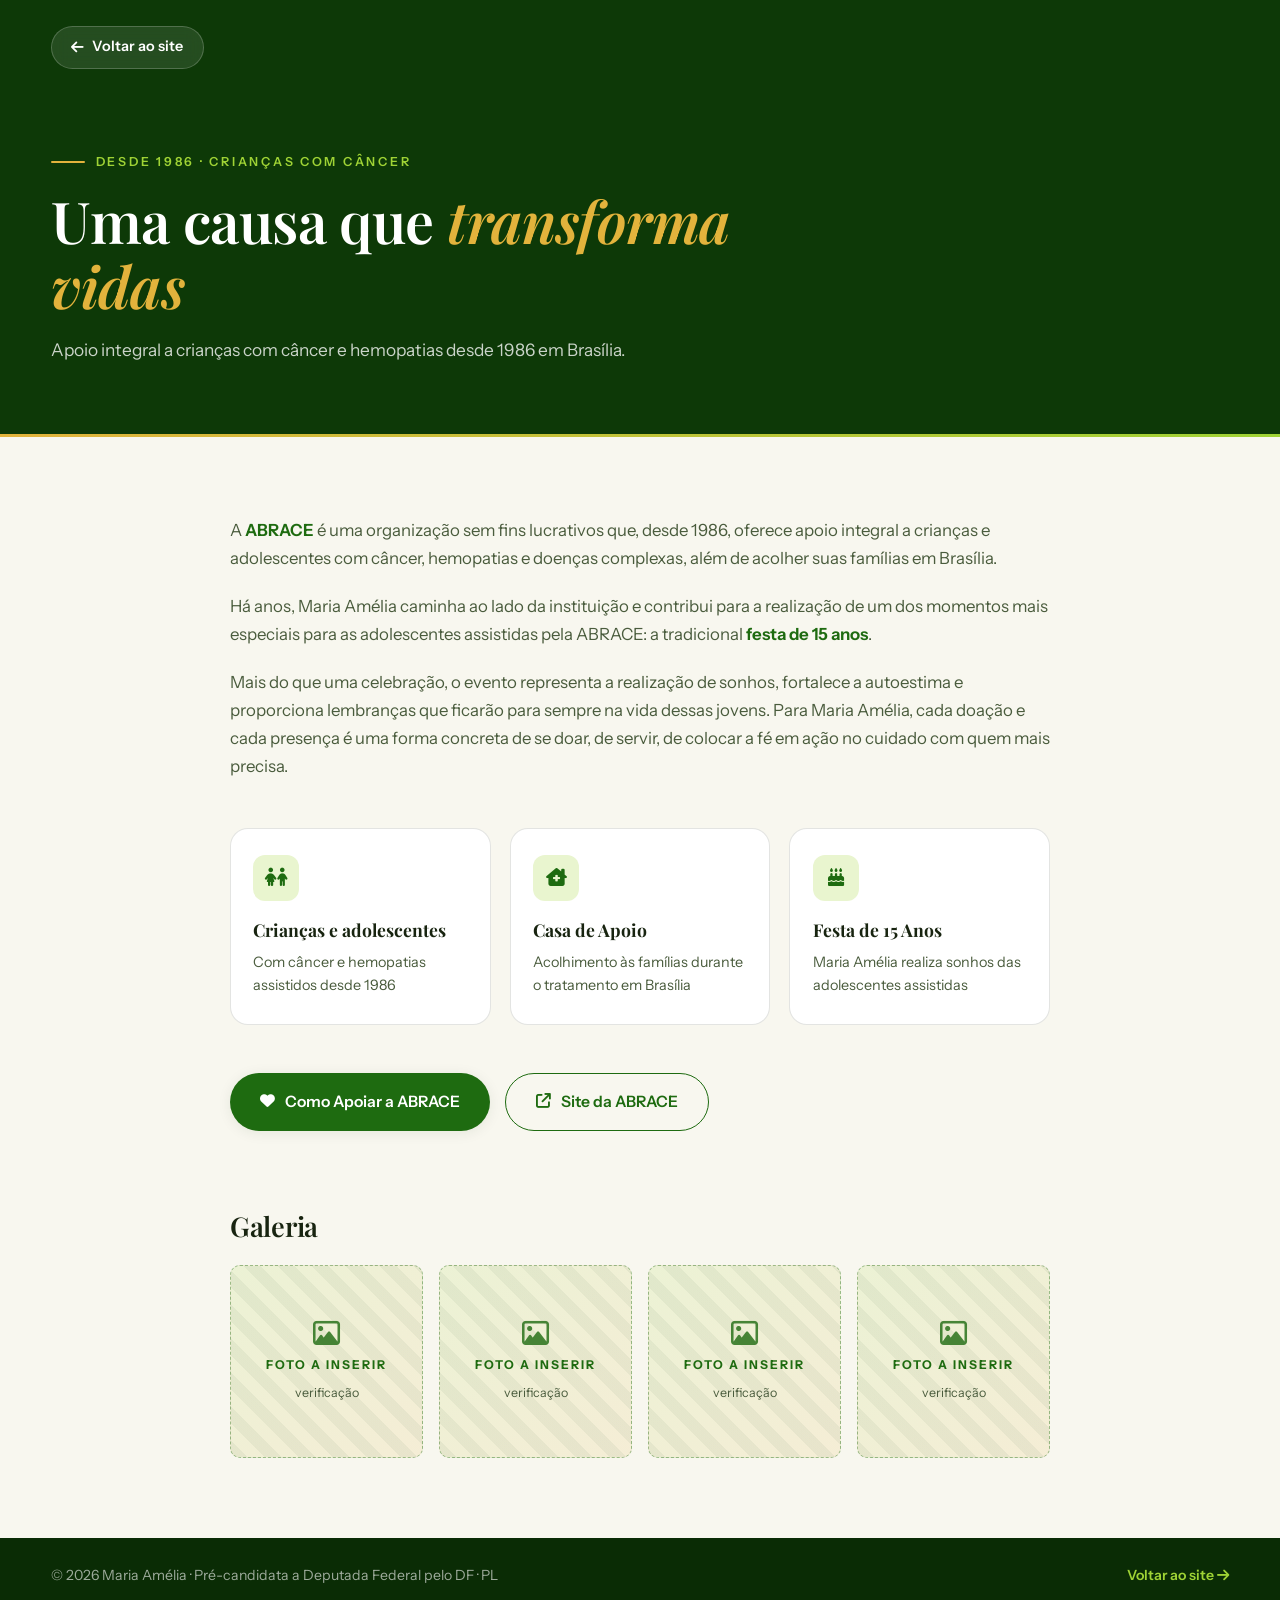
==== acao-abrace.html @ a9694567 "v3.1 — jingle, hero centralizado, trajetória interativa, ações autoexplicativas, deck do Instagram, " ====
<!DOCTYPE html>
<html lang="pt-BR">
<head>
  <meta charset="UTF-8">
  <meta name="viewport" content="width=device-width, initial-scale=1.0">
  <title>ABRACE · Maria Amélia</title>
  <meta name="description" content="Apoio integral a crianças com câncer e hemopatias desde 1986 em Brasília.">
  <link rel="icon" href="assets/logo/logo-preto.svg" type="image/svg+xml">
  <link rel="preconnect" href="https://fonts.googleapis.com">
  <link rel="preconnect" href="https://fonts.gstatic.com" crossorigin>
  <link href="https://fonts.googleapis.com/css2?family=Playfair+Display:ital,wght@0,400..900;1,400..900&family=Instrument+Sans:ital,wght@0,400..700;1,400..700&display=swap" rel="stylesheet">
  <link rel="stylesheet" href="https://cdnjs.cloudflare.com/ajax/libs/font-awesome/6.5.0/css/all.min.css">
  <link rel="stylesheet" href="assets/css/style.css">
</head>
<body>

  <header class="pg-hero">
    <a class="pg-voltar" href="index.html#acoes"><i class="fa-solid fa-arrow-left"></i> Voltar ao site</a>
    <div class="wrap">
      <span class="etiqueta">Desde 1986 · Crianças com câncer</span>
      <h1>Uma causa que <em>transforma vidas</em></h1>
      <p class="lead">Apoio integral a crianças com câncer e hemopatias desde 1986 em Brasília.</p>
    </div>
  </header>

  <main class="pg-corpo">
    <div class="wrap">
      <p>A <strong>ABRACE</strong> é uma organização sem fins lucrativos que, desde 1986, oferece apoio integral a crianças e adolescentes com câncer, hemopatias e doenças complexas, além de acolher suas famílias em Brasília.</p>
      <p>Há anos, Maria Amélia caminha ao lado da instituição e contribui para a realização de um dos momentos mais especiais para as adolescentes assistidas pela ABRACE: a tradicional <strong>festa de 15 anos</strong>.</p>
      <p>Mais do que uma celebração, o evento representa a realização de sonhos, fortalece a autoestima e proporciona lembranças que ficarão para sempre na vida dessas jovens. Para Maria Amélia, cada doação e cada presença é uma forma concreta de se doar, de servir, de colocar a fé em ação no cuidado com quem mais precisa.</p>
      <div class="pg-hl">
        <article><i class="fa-solid fa-children"></i><b>Crianças e adolescentes</b><p>Com câncer e hemopatias assistidos desde 1986</p></article>
        <article><i class="fa-solid fa-house-chimney-medical"></i><b>Casa de Apoio</b><p>Acolhimento às famílias durante o tratamento em Brasília</p></article>
        <article><i class="fa-solid fa-cake-candles"></i><b>Festa de 15 Anos</b><p>Maria Amélia realiza sonhos das adolescentes assistidas</p></article>
      </div>

      <div class="pg-acao-links">
        <a class="btn btn-cheio" href="https://abrace.com.br/ajude/" target="_blank" rel="noopener noreferrer"><i class="fa-solid fa-heart"></i> Como Apoiar a ABRACE</a>
        <a class="btn btn-linha-verde" href="https://abrace.com.br/" target="_blank" rel="noopener noreferrer"><i class="fa-solid fa-arrow-up-right-from-square"></i> Site da ABRACE</a>
      </div>
    </div>
  </main>

  <section class="pg-galeria">
    <div class="wrap">
      <h2>Galeria</h2>
      <div class="pg-galeria-grid">
        <div class="foto-pend clara"><i class="fa-regular fa-image"></i><b>Foto a inserir</b><small>verificação</small></div>
        <div class="foto-pend clara"><i class="fa-regular fa-image"></i><b>Foto a inserir</b><small>verificação</small></div>
        <div class="foto-pend clara"><i class="fa-regular fa-image"></i><b>Foto a inserir</b><small>verificação</small></div>
        <div class="foto-pend clara"><i class="fa-regular fa-image"></i><b>Foto a inserir</b><small>verificação</small></div>
      </div>
    </div>
  </section>

  <footer class="pg-ft">
    <div class="wrap">
      <span>© 2026 Maria Amélia · Pré-candidata a Deputada Federal pelo DF · PL</span>
      <a href="index.html">Voltar ao site <i class="fa-solid fa-arrow-right"></i></a>
    </div>
  </footer>

</body>
</html>
---- assets/css/style.css ----
/* ============================================================
   MARIA AMÉLIA — SITE OFICIAL · v3.0
   Design system: verde-floresta + lima da marca + fio dourado
   Tipografia: Fraunces (display) · Instrument Sans (texto)
   ============================================================ */

:root{
  --floresta:#0D3907;
  --floresta-2:#0A2C05;
  --verde:#1E6B10;
  --verde-claro:#2F8A1C;
  --lima:#9FD335;
  --lima-suave:#E9F5CF;
  --ouro:#E2B33C;
  --ouro-claro:#F6E3AE;
  --areia:#F8F7EF;
  --branco:#FFFFFF;
  --tinta:#182410;
  --tinta-2:#4A5C3D;
  --linha:rgba(24,36,16,.12);
  --sombra-s:0 2px 14px rgba(13,57,7,.08);
  --sombra-m:0 14px 40px rgba(13,57,7,.14);
  --sombra-g:0 28px 70px rgba(13,57,7,.22);
  --raio:18px;
  --raio-s:10px;
  --tr:.35s cubic-bezier(.4,0,.2,1);
  --display:"Playfair Display",Georgia,serif;
  --texto:"Instrument Sans",system-ui,-apple-system,sans-serif;
}

*,*::before,*::after{margin:0;padding:0;box-sizing:border-box}
html{scroll-behavior:smooth}
body{
  font-family:var(--texto);
  color:var(--tinta);
  background:var(--areia);
  line-height:1.65;
  -webkit-font-smoothing:antialiased;
  overflow-x:hidden;
}
img,video{max-width:100%;display:block}
a{color:inherit;text-decoration:none}
ul{list-style:none}
button{font-family:inherit;cursor:pointer;border:none;background:none}
::selection{background:var(--lima);color:var(--floresta)}

.wrap{width:min(1180px,92%);margin-inline:auto}

/* ── Tipos base ── */
h1,h2,h3{font-family:var(--display);font-weight:600;line-height:1.12;letter-spacing:-.01em}
.destaque{font-style:italic;font-weight:500;color:var(--verde)}
.destaque-ouro{font-style:italic;font-weight:500;color:var(--ouro)}
strong{color:var(--verde);font-weight:650}

/* Eyebrow — etiqueta de seção com fio dourado */
.etiqueta{
  display:inline-flex;align-items:center;gap:.65rem;
  font-size:.78rem;font-weight:600;letter-spacing:.22em;text-transform:uppercase;
  color:var(--verde);
}
.etiqueta::before{content:'';width:34px;height:2px;background:var(--ouro);border-radius:2px}
.etiqueta.clara{color:var(--lima)}

.sec-cab{max-width:680px;margin-bottom:3.2rem}
.sec-cab h2{font-size:clamp(2rem,4.4vw,3.1rem);margin:.8rem 0 1rem}
.sec-cab p{color:var(--tinta-2);font-size:1.06rem}
.sec-cab.centro{margin-inline:auto;text-align:center}
.sec-cab.centro .etiqueta{justify-content:center}
.sec-cab.centro .etiqueta::after{content:'';width:34px;height:2px;background:var(--ouro);border-radius:2px}

section{padding:6.5rem 0}

/* ── Botões ── */
.btn{
  display:inline-flex;align-items:center;gap:.6rem;
  padding:.95rem 1.9rem;border-radius:999px;
  font-weight:600;font-size:.98rem;transition:var(--tr);
}
.btn i{font-size:.95em}
.btn-cheio{background:var(--verde);color:#fff;box-shadow:var(--sombra-s)}
.btn-cheio:hover{background:var(--floresta);transform:translateY(-2px);box-shadow:var(--sombra-m)}
.btn-ouro{background:var(--ouro);color:var(--floresta)}
.btn-ouro:hover{background:var(--ouro-claro);transform:translateY(-2px)}
.btn-linha{border:1.5px solid rgba(255,255,255,.45);color:#fff}
.btn-linha:hover{background:rgba(255,255,255,.12);border-color:#fff}
.btn-linha-verde{border:1.5px solid var(--verde);color:var(--verde)}
.btn-linha-verde:hover{background:var(--verde);color:#fff}
.btn-zap{background:#25d366;color:#fff}
.btn-zap:hover{background:#1eb355;transform:translateY(-2px)}

/* ── Loader ── */
#ldr{
  position:fixed;inset:0;z-index:9999;background:var(--floresta);
  display:flex;flex-direction:column;align-items:center;justify-content:center;gap:1.4rem;
  transition:opacity .6s ease,visibility .6s ease;
}
#ldr img{width:min(220px,55vw)}
#ldr .fio{width:120px;height:2px;background:rgba(255,255,255,.15);border-radius:2px;overflow:hidden}
#ldr .fio::after{content:'';display:block;width:40%;height:100%;background:var(--ouro);animation:fio 1.1s ease-in-out infinite}
@keyframes fio{0%{transform:translateX(-120%)}100%{transform:translateX(320%)}}
#ldr.out{opacity:0;visibility:hidden}

/* ── Header ── */
#hdr{
  position:fixed;top:0;left:0;right:0;z-index:900;
  padding:1.1rem 0;transition:var(--tr);
}
#hdr .wrap{display:flex;align-items:center;justify-content:space-between;gap:1rem}
#hdr .logo img{height:44px;transition:var(--tr)}
#hdr .logo .lg-preto{display:none}
.nav-d{display:flex;align-items:center;gap:1.9rem}
.nav-d a{font-size:.92rem;font-weight:550;color:rgba(255,255,255,.88);position:relative;padding:.3rem 0}
.nav-d a::after{content:'';position:absolute;left:0;bottom:-2px;width:0;height:2px;background:var(--ouro);transition:var(--tr)}
.nav-d a:hover::after,.nav-d a.ativo::after{width:100%}
.nav-d .btn{padding:.62rem 1.3rem;font-size:.88rem}
#hdr.sc{background:rgba(248,247,239,.86);backdrop-filter:blur(14px);box-shadow:var(--sombra-s);padding:.7rem 0}
#hdr.sc .nav-d a{color:var(--tinta)}
#hdr.sc .logo .lg-branco{display:none}
#hdr.sc .logo .lg-preto{display:block}

/* Hamburger */
#ham{display:none;flex-direction:column;gap:5px;padding:.4rem;z-index:960}
#ham span{width:26px;height:2px;background:#fff;border-radius:2px;transition:var(--tr)}
#hdr.sc #ham span{background:var(--tinta)}
#ham.on span:nth-child(1){transform:translateY(7px) rotate(45deg)}
#ham.on span:nth-child(2){opacity:0}
#ham.on span:nth-child(3){transform:translateY(-7px) rotate(-45deg)}

/* Menu mobile */
#mob-ov{position:fixed;inset:0;background:rgba(10,44,5,.55);backdrop-filter:blur(4px);opacity:0;visibility:hidden;transition:var(--tr);z-index:940}
#mob-ov.on{opacity:1;visibility:visible}
#mob-m{
  position:fixed;top:0;right:0;bottom:0;width:min(340px,86vw);z-index:950;
  background:var(--floresta);padding:5.5rem 2.2rem 2.2rem;
  transform:translateX(102%);transition:transform .45s cubic-bezier(.32,.72,0,1);
  display:flex;flex-direction:column;gap:.4rem;
}
#mob-m.on{transform:none}
#mob-m a.mob-l{
  color:rgba(255,255,255,.9);font-size:1.08rem;font-weight:550;
  padding:.85rem .4rem;border-bottom:1px solid rgba(255,255,255,.09);
  display:flex;justify-content:space-between;align-items:center;
}
#mob-m a.mob-l:hover{color:var(--lima);padding-left:.8rem;transition:var(--tr)}
#mob-m .btn{margin-top:1.6rem;justify-content:center}
#mob-x{position:absolute;top:1.4rem;right:1.4rem;color:#fff;font-size:1.5rem;padding:.4rem}

/* ── HERO ── */
#hero{
  position:relative;min-height:100svh;display:flex;align-items:center;
  padding:8.5rem 0 5rem;background:var(--floresta);overflow:hidden;
}
#hero video{
  position:absolute;inset:0;width:100%;height:100%;object-fit:cover;
  opacity:.5;
}
#hero::before{
  content:'';position:absolute;inset:0;z-index:1;
  background:linear-gradient(115deg,rgba(10,44,5,.94) 0%,rgba(13,57,7,.78) 45%,rgba(13,57,7,.35) 100%);
}
#hero::after{ /* respiro dourado inferior */
  content:'';position:absolute;left:0;right:0;bottom:0;height:3px;z-index:3;
  background:linear-gradient(90deg,var(--ouro),var(--lima));
}
.hero-grid{
  position:relative;z-index:2;
  display:grid;grid-template-columns:1.15fr .85fr;gap:4rem;align-items:center;
}
.hero-tag{
  display:inline-flex;align-items:center;gap:.6rem;
  background:rgba(255,255,255,.1);border:1px solid rgba(255,255,255,.22);
  backdrop-filter:blur(8px);border-radius:999px;
  padding:.5rem 1.15rem;color:var(--ouro-claro);
  font-size:.82rem;font-weight:600;letter-spacing:.14em;text-transform:uppercase;
}
.hero-tag i{color:var(--lima)}
#hero h1{
  color:#fff;font-size:clamp(2.6rem,6vw,4.6rem);font-weight:550;
  margin:1.4rem 0 1.6rem;
}
#hero h1 em{font-style:italic;color:var(--ouro)}
.hero-cred{display:flex;flex-wrap:wrap;gap:.6rem;margin-bottom:2.2rem}
.hero-cred span{
  display:inline-flex;align-items:center;gap:.5rem;
  background:rgba(255,255,255,.08);border:1px solid rgba(255,255,255,.16);
  border-radius:999px;padding:.5rem 1rem;
  color:rgba(255,255,255,.92);font-size:.86rem;font-weight:500;
}
.hero-cred i{color:var(--lima);font-size:.8rem}
.hero-cta{display:flex;flex-wrap:wrap;gap:.9rem}

/* Retrato */
.hero-foto{position:relative;justify-self:center}
.hero-foto .moldura{
  width:min(400px,80vw);border-radius:26px;overflow:hidden;
  box-shadow:var(--sombra-g);
  border:1px solid rgba(255,255,255,.25);
  transform:rotate(1.5deg);
}
.hero-foto img{width:100%;aspect-ratio:4/5;object-fit:cover;object-position:top}
.hero-foto .selo{
  position:absolute;left:-1.4rem;bottom:2rem;
  background:var(--areia);border-radius:14px;box-shadow:var(--sombra-m);
  padding:.9rem 1.3rem;display:flex;align-items:center;gap:.8rem;
  transform:rotate(-2deg);
}
.hero-foto .selo i{color:var(--verde);font-size:1.3rem}
.hero-foto .selo b{display:block;font-size:.88rem;color:var(--tinta)}
.hero-foto .selo small{font-size:.76rem;color:var(--tinta-2)}

.hero-scroll{
  position:absolute;bottom:1.6rem;left:50%;transform:translateX(-50%);z-index:2;
  color:rgba(255,255,255,.6);font-size:.72rem;letter-spacing:.25em;text-transform:uppercase;
  display:flex;flex-direction:column;align-items:center;gap:.5rem;
}
.hero-scroll::after{content:'';width:1px;height:34px;background:linear-gradient(var(--ouro),transparent);animation:desce 1.8s ease-in-out infinite}
@keyframes desce{0%,100%{opacity:.4;transform:scaleY(.7)}50%{opacity:1;transform:scaleY(1)}}

/* ── Faixa de valores (marquee) ── */
#valores-faixa{
  background:var(--floresta-2);padding:1.05rem 0;overflow:hidden;
  border-top:1px solid rgba(255,255,255,.06);
}
.marquee{display:flex;width:max-content;animation:marquee 30s linear infinite}
.marquee span{
  font-family:var(--display);font-style:italic;font-size:1.05rem;color:rgba(255,255,255,.85);
  padding:0 1.6rem;display:flex;align-items:center;gap:3.2rem;white-space:nowrap;
}
.marquee span::after{content:'✦';color:var(--ouro);font-style:normal;font-size:.8rem}
@keyframes marquee{to{transform:translateX(-50%)}}

/* ── QUEM É ── */
#quem{background:var(--areia)}
.quem-grid{display:grid;grid-template-columns:.92fr 1.08fr;gap:4.5rem;align-items:center}
.quem-foto{position:relative}
.quem-foto img{border-radius:var(--raio);box-shadow:var(--sombra-m);aspect-ratio:4/5;object-fit:cover;width:100%}
.quem-foto::before{
  content:'';position:absolute;inset:1.4rem -1.4rem -1.4rem 1.4rem;
  border:2px solid var(--ouro);border-radius:var(--raio);z-index:-1;
}
.quem-txt .etiqueta{margin-bottom:.9rem}
.quem-txt h2{font-size:clamp(2rem,4vw,2.9rem);margin-bottom:1.4rem}
.quem-txt p{color:var(--tinta-2);margin-bottom:1.1rem;font-size:1.03rem}
.quem-valores{display:flex;flex-wrap:wrap;gap:.6rem;margin:1.6rem 0 2rem}
.quem-valores span{
  background:var(--lima-suave);color:var(--verde);border-radius:999px;
  padding:.45rem 1.05rem;font-size:.86rem;font-weight:600;
}

/* ── TRAJETÓRIA — fio dourado ── */
#trajetoria{background:var(--floresta);position:relative;overflow:hidden}
#trajetoria .sec-cab h2,#trajetoria .sec-cab p{color:#fff}
#trajetoria .sec-cab p{opacity:.75}
.tl{position:relative;max-width:900px;margin-inline:auto}
.tl::before{
  content:'';position:absolute;left:50%;top:0;bottom:0;width:2px;transform:translateX(-50%);
  background:repeating-linear-gradient(var(--ouro) 0 10px,transparent 10px 20px); /* fio pontilhado */
  opacity:.75;
}
.tl-item{
  position:relative;width:calc(50% - 3rem);margin-bottom:3.4rem;
}
.tl-item:nth-child(odd){margin-left:auto}
.tl-item::before{ /* nó do fio */
  content:'';position:absolute;top:1.6rem;width:14px;height:14px;border-radius:50%;
  background:var(--ouro);border:3px solid var(--floresta);box-shadow:0 0 0 2px var(--ouro);
}
.tl-item:nth-child(odd)::before{left:-3rem;transform:translateX(-50%)}
.tl-item:nth-child(even)::before{right:-3rem;transform:translateX(50%)}
.tl-card{
  background:rgba(255,255,255,.05);border:1px solid rgba(255,255,255,.12);
  border-radius:var(--raio);overflow:hidden;backdrop-filter:blur(6px);
  transition:var(--tr);
}
.tl-card:hover{transform:translateY(-4px);border-color:rgba(226,179,60,.5)}
.tl-card img{width:100%;aspect-ratio:16/9;object-fit:cover}
.tl-corpo{padding:1.5rem 1.6rem 1.7rem}
.tl-ano{
  display:inline-block;background:var(--ouro);color:var(--floresta);
  font-size:.74rem;font-weight:700;letter-spacing:.14em;text-transform:uppercase;
  border-radius:999px;padding:.3rem .85rem;margin-bottom:.8rem;
}
.tl-corpo h3{color:#fff;font-size:1.35rem;margin-bottom:.6rem}
.tl-corpo p{color:rgba(255,255,255,.72);font-size:.94rem}
.tl-corpo strong{color:var(--lima)}

/* Placeholder de foto — espaço marcado para verificação */
.foto-pend{
  aspect-ratio:16/9;display:flex;flex-direction:column;align-items:center;justify-content:center;gap:.5rem;
  background:
    repeating-linear-gradient(45deg,rgba(255,255,255,.045) 0 12px,transparent 12px 24px),
    linear-gradient(140deg,rgba(159,211,53,.10),rgba(226,179,60,.10));
  border-bottom:1px dashed rgba(226,179,60,.45);
  color:rgba(255,255,255,.55);text-align:center;padding:1rem;
}
.foto-pend i{font-size:1.7rem;color:var(--ouro);opacity:.8}
.foto-pend b{font-size:.76rem;letter-spacing:.16em;text-transform:uppercase;color:var(--ouro-claro)}
.foto-pend small{font-size:.78rem;max-width:280px}
.foto-pend.clara{ /* versão para fundos claros */
  background:
    repeating-linear-gradient(45deg,rgba(13,57,7,.05) 0 12px,transparent 12px 24px),
    linear-gradient(140deg,rgba(159,211,53,.14),rgba(226,179,60,.14));
  border:1.5px dashed rgba(30,107,16,.4);border-radius:var(--raio-s);
  color:var(--tinta-2);
}
.foto-pend.clara b{color:var(--verde)}
.foto-pend.clara i{color:var(--verde)}

/* ── AÇÕES SOCIAIS ── */
#acoes{background:var(--areia)}
.acoes-banner{
  position:relative;border-radius:var(--raio);overflow:hidden;margin-bottom:3.4rem;
  box-shadow:var(--sombra-m);
}
.acoes-banner img{width:100%;aspect-ratio:21/8;object-fit:cover}
.acoes-banner figcaption{
  position:absolute;inset:auto 0 0 0;padding:2.2rem 2rem 1.4rem;
  background:linear-gradient(transparent,rgba(10,44,5,.88));
  color:#fff;font-size:.92rem;
}
.acoes-banner figcaption b{font-family:var(--display);font-style:italic;font-weight:500;font-size:1.15rem;display:block}
.acoes-grid{display:grid;grid-template-columns:repeat(4,1fr);gap:1.3rem}
.acao-card{
  background:#fff;border:1px solid var(--linha);border-radius:var(--raio);
  padding:1.7rem 1.6rem;display:flex;flex-direction:column;gap:.65rem;
  transition:var(--tr);position:relative;overflow:hidden;
}
.acao-card::before{
  content:'';position:absolute;top:0;left:0;right:0;height:3px;
  background:linear-gradient(90deg,var(--ouro),var(--lima));
  transform:scaleX(0);transform-origin:left;transition:var(--tr);
}
.acao-card:hover{transform:translateY(-5px);box-shadow:var(--sombra-m);border-color:transparent}
.acao-card:hover::before{transform:scaleX(1)}
.acao-meta{font-size:.74rem;font-weight:700;letter-spacing:.13em;text-transform:uppercase;color:var(--ouro);color:#B8860B}
.acao-card .acao-meta{color:var(--verde)}
.acao-card h3{font-size:1.22rem}
.acao-card p{color:var(--tinta-2);font-size:.92rem;flex:1}
.acao-card .mais{color:var(--verde);font-weight:600;font-size:.9rem;display:inline-flex;align-items:center;gap:.45rem}
.acao-card:hover .mais{gap:.75rem;transition:var(--tr)}

/* ── BANDEIRAS ── */
#bandeiras{background:linear-gradient(var(--lima-suave) 0,var(--areia) 340px)}
.band-grid{display:grid;grid-template-columns:repeat(3,1fr);gap:1.3rem}
.band-card{
  background:#fff;border-radius:var(--raio);padding:1.9rem 1.7rem;
  border:1px solid var(--linha);cursor:pointer;transition:var(--tr);
  display:flex;flex-direction:column;gap:.7rem;text-align:left;
}
.band-card:hover{transform:translateY(-5px);box-shadow:var(--sombra-m);border-color:rgba(226,179,60,.5)}
.band-ico{
  width:52px;height:52px;border-radius:14px;display:flex;align-items:center;justify-content:center;
  background:linear-gradient(135deg,var(--verde),var(--verde-claro));color:#fff;font-size:1.25rem;
}
.band-card h3{font-size:1.18rem}
.band-card p{color:var(--tinta-2);font-size:.92rem;flex:1}
.band-card .mais{color:var(--verde);font-weight:600;font-size:.9rem;display:inline-flex;align-items:center;gap:.45rem}

/* Modal bandeiras */
#modal{
  position:fixed;inset:0;z-index:970;display:flex;align-items:center;justify-content:center;
  background:rgba(10,44,5,.6);backdrop-filter:blur(6px);
  opacity:0;visibility:hidden;transition:var(--tr);padding:1.2rem;
}
#modal.on{opacity:1;visibility:visible}
.m-box{
  background:var(--areia);border-radius:22px;max-width:640px;width:100%;
  max-height:86vh;overflow-y:auto;padding:2.6rem 2.4rem;position:relative;
  transform:translateY(24px) scale(.97);transition:var(--tr);
  border-top:4px solid var(--ouro);
}
#modal.on .m-box{transform:none}
#m-x{position:absolute;top:1.1rem;right:1.2rem;font-size:1.3rem;color:var(--tinta-2);padding:.4rem}
#m-x:hover{color:var(--verde)}
#m-ico{width:60px;height:60px;border-radius:16px;background:linear-gradient(135deg,var(--verde),var(--verde-claro));color:#fff;font-size:1.5rem;display:flex;align-items:center;justify-content:center;margin-bottom:1.2rem}
#m-tit{font-family:var(--display);font-size:1.75rem;margin-bottom:.9rem}
#m-des{color:var(--tinta-2);margin-bottom:1.6rem}
.m-pri h4{font-size:.8rem;font-weight:700;letter-spacing:.18em;text-transform:uppercase;color:var(--verde);margin-bottom:.9rem;display:flex;align-items:center;gap:.6rem}
.m-pri h4::before{content:'';width:26px;height:2px;background:var(--ouro)}
#m-pris li{
  position:relative;padding:.55rem 0 .55rem 1.7rem;color:var(--tinta);font-size:.96rem;
  border-bottom:1px solid var(--linha);
}
#m-pris li::before{content:'✦';position:absolute;left:.2rem;color:var(--ouro);font-size:.75rem;top:.7rem}
#m-pris li:last-child{border-bottom:none}

/* ── MÍDIA (YouTube + Instagram) ── */
#midia{background:var(--floresta);color:#fff}
#midia .sec-cab h2{color:#fff}
#midia .sec-cab p{color:rgba(255,255,255,.72)}
.midia-grid{display:grid;grid-template-columns:1.2fr .8fr;gap:2.4rem;align-items:stretch}
.video-box{border-radius:var(--raio);overflow:hidden;box-shadow:var(--sombra-g);position:relative;border:1px solid rgba(255,255,255,.15)}
.video-box iframe{width:100%;aspect-ratio:16/9;display:block;border:0}
.video-info{padding:1.4rem 1.5rem;background:rgba(255,255,255,.05)}
.video-info b{font-family:var(--display);font-size:1.15rem;display:block;margin-bottom:.3rem}
.video-info p{color:rgba(255,255,255,.7);font-size:.92rem}
.midia-social{display:flex;flex-direction:column;gap:1.2rem}
.social-cta{
  flex:1;background:rgba(255,255,255,.05);border:1px solid rgba(255,255,255,.13);
  border-radius:var(--raio);padding:1.8rem;display:flex;flex-direction:column;gap:.7rem;
  transition:var(--tr);
}
.social-cta:hover{background:rgba(255,255,255,.09);border-color:rgba(226,179,60,.45);transform:translateY(-3px)}
.social-cta i.grande{font-size:1.9rem;color:var(--lima)}
.social-cta b{font-size:1.1rem}
.social-cta p{color:rgba(255,255,255,.68);font-size:.9rem;flex:1}
.social-cta span{color:var(--ouro);font-weight:600;font-size:.9rem}

/* ── DEPOIMENTOS ── */
#depoimentos{background:var(--areia);overflow:hidden}
.dep-trilho{display:flex;gap:1.4rem;width:max-content;animation:marquee 60s linear infinite;padding:.4rem 0}
.dep-trilho:hover{animation-play-state:paused}
.dep-card{
  width:360px;background:#fff;border:1px solid var(--linha);border-radius:var(--raio);
  padding:1.8rem;display:flex;flex-direction:column;gap:1rem;box-shadow:var(--sombra-s);
}
.dep-card .aspas{font-family:var(--display);font-size:2.6rem;color:var(--ouro);line-height:.5;font-style:italic}
.dep-card p{color:var(--tinta-2);font-size:.93rem;flex:1}
.dep-quem{display:flex;align-items:center;gap:.9rem;border-top:1px solid var(--linha);padding-top:1rem}
.dep-quem .ini{
  width:44px;height:44px;border-radius:50%;flex-shrink:0;
  background:linear-gradient(135deg,var(--verde),var(--lima));color:#fff;
  display:flex;align-items:center;justify-content:center;font-weight:700;
}
.dep-quem b{display:block;font-size:.94rem}
.dep-quem small{color:var(--tinta-2);font-size:.8rem}

/* ── CTA final ── */
#participe{
  background:linear-gradient(120deg,var(--floresta) 0%,var(--verde) 100%);
  position:relative;overflow:hidden;text-align:center;color:#fff;
}
#participe::before{
  content:'✦';position:absolute;font-size:22rem;font-family:var(--display);
  color:rgba(255,255,255,.045);top:-4rem;right:-3rem;line-height:1;
}
#participe h2{font-size:clamp(2rem,4.5vw,3.2rem);max-width:760px;margin:0 auto 1.2rem}
#participe h2 em{color:var(--ouro);font-style:italic}
#participe p{color:rgba(255,255,255,.8);max-width:560px;margin:0 auto 2.4rem}
#participe .hero-cta{justify-content:center}

/* ── FOOTER ── */
footer{background:var(--floresta-2);color:rgba(255,255,255,.75);padding:4.5rem 0 0}
.ft-grid{display:grid;grid-template-columns:1.4fr 1fr 1fr 1fr;gap:2.8rem;padding-bottom:3rem}
.ft-grid img{height:52px;margin-bottom:1.2rem}
.ft-grid p{font-size:.92rem;line-height:1.7}
.ft-social{display:flex;gap:.7rem;margin-top:1.4rem}
.ft-social a{
  width:40px;height:40px;border-radius:12px;display:flex;align-items:center;justify-content:center;
  background:rgba(255,255,255,.08);color:#fff;transition:var(--tr);
}
.ft-social a:hover{background:var(--ouro);color:var(--floresta);transform:translateY(-3px)}
.ft-grid h4{color:#fff;font-size:.82rem;font-weight:700;letter-spacing:.18em;text-transform:uppercase;margin-bottom:1.2rem}
.ft-grid li{margin-bottom:.55rem}
.ft-grid li a{font-size:.92rem;transition:var(--tr)}
.ft-grid li a:hover{color:var(--lima);padding-left:.4rem}
.ft-grid li i{color:var(--ouro);width:20px;font-size:.85rem}
.ft-base{
  border-top:1px solid rgba(255,255,255,.09);padding:1.4rem 0;
  display:flex;justify-content:space-between;align-items:center;gap:1rem;flex-wrap:wrap;
  font-size:.85rem;color:rgba(255,255,255,.5);
}
.ft-base a{color:rgba(255,255,255,.7)}
.ft-base a:hover{color:var(--lima)}

/* ── Flutuantes ── */
#zap-f{
  position:fixed;bottom:1.6rem;right:1.6rem;z-index:800;
  width:60px;height:60px;border-radius:50%;background:#25d366;
  display:flex;align-items:center;justify-content:center;color:#fff;font-size:1.7rem;
  box-shadow:0 10px 30px rgba(37,211,102,.45);transition:var(--tr);
  animation:pulso 2.6s ease-in-out infinite;
}
#zap-f:hover{transform:scale(1.1)}
@keyframes pulso{0%,100%{box-shadow:0 10px 30px rgba(37,211,102,.45)}50%{box-shadow:0 10px 30px rgba(37,211,102,.45),0 0 0 14px rgba(37,211,102,0)}}
#btt{
  position:fixed;bottom:1.8rem;left:1.6rem;z-index:800;
  width:46px;height:46px;border-radius:50%;background:var(--floresta);color:var(--ouro);
  display:flex;align-items:center;justify-content:center;box-shadow:var(--sombra-m);
  opacity:0;visibility:hidden;transform:translateY(12px);transition:var(--tr);
}
#btt.sh{opacity:1;visibility:visible;transform:none}
#btt:hover{background:var(--verde)}

/* ── Cookies ── */
#cookies{
  position:fixed;bottom:1.4rem;left:50%;transform:translate(-50%,140%);z-index:850;
  width:min(640px,92vw);background:#fff;border-radius:16px;box-shadow:var(--sombra-g);
  padding:1.3rem 1.5rem;display:flex;align-items:center;gap:1.2rem;flex-wrap:wrap;
  border:1px solid var(--linha);transition:transform .5s cubic-bezier(.32,.72,0,1);
}
#cookies.sh{transform:translate(-50%,0)}
#cookies p{flex:1;font-size:.86rem;color:var(--tinta-2);min-width:220px}
#cookies .btn{padding:.55rem 1.2rem;font-size:.85rem}

/* ── Reveal on scroll ── */
.rv,.rl,.rr{opacity:0;transition:opacity .8s ease,transform .8s ease}
.rv{transform:translateY(28px)}
.rl{transform:translateX(-34px)}
.rr{transform:translateX(34px)}
.rv.vs,.rl.vs,.rr.vs{opacity:1;transform:none}

/* ── PÁGINAS DE AÇÃO (acao-*.html) ── */
.pg-hero{
  position:relative;background:var(--floresta);color:#fff;
  padding:9rem 0 4.5rem;overflow:hidden;
}
.pg-hero::after{content:'';position:absolute;left:0;right:0;bottom:0;height:3px;background:linear-gradient(90deg,var(--ouro),var(--lima))}
.pg-hero .etiqueta{color:var(--lima);margin-bottom:1rem}
.pg-hero h1{font-size:clamp(2.2rem,5vw,3.6rem);max-width:820px}
.pg-hero h1 em{color:var(--ouro);font-style:italic}
.pg-hero .lead{color:rgba(255,255,255,.78);max-width:640px;margin-top:1.2rem;font-size:1.08rem}
.pg-voltar{
  position:absolute;top:1.6rem;left:4%;z-index:5;
  display:inline-flex;align-items:center;gap:.5rem;color:#fff;font-weight:600;font-size:.9rem;
  background:rgba(255,255,255,.1);border:1px solid rgba(255,255,255,.2);
  border-radius:999px;padding:.55rem 1.2rem;backdrop-filter:blur(8px);transition:var(--tr);
}
.pg-voltar:hover{background:var(--ouro);color:var(--floresta);border-color:var(--ouro)}
.pg-corpo{padding:5rem 0}
.pg-corpo .wrap{max-width:820px}
.pg-corpo p{color:var(--tinta-2);font-size:1.05rem;margin-bottom:1.3rem}
.pg-hl{display:grid;grid-template-columns:repeat(3,1fr);gap:1.2rem;margin:3rem 0}
.pg-hl article{
  background:#fff;border:1px solid var(--linha);border-radius:var(--raio);
  padding:1.6rem 1.4rem;transition:var(--tr);
}
.pg-hl article:hover{transform:translateY(-4px);box-shadow:var(--sombra-m)}
.pg-hl i{width:46px;height:46px;border-radius:12px;background:var(--lima-suave);color:var(--verde);display:flex;align-items:center;justify-content:center;font-size:1.15rem;margin-bottom:.9rem}
.pg-hl b{display:block;font-family:var(--display);font-size:1.1rem;margin-bottom:.4rem}
.pg-hl p{font-size:.9rem;margin:0}
.pg-galeria{padding:0 0 5rem}
.pg-galeria .wrap{max-width:820px}
.pg-galeria h2{font-size:1.7rem;margin-bottom:1.5rem}
.pg-galeria-grid{display:grid;grid-template-columns:repeat(4,1fr);gap:1rem}
.pg-galeria-grid .foto-pend.clara{aspect-ratio:1}
.pg-acao-links{display:flex;flex-wrap:wrap;gap:.9rem;margin-top:2.4rem}
.pg-ft{background:var(--floresta-2);color:rgba(255,255,255,.6);padding:1.6rem 0;font-size:.88rem}
.pg-ft .wrap{display:flex;justify-content:space-between;align-items:center;gap:1rem;flex-wrap:wrap}
.pg-ft a{color:var(--lima);font-weight:600}

/* ── Acessibilidade / util ── */
:focus-visible{outline:2.5px solid var(--ouro);outline-offset:3px;border-radius:4px}
.sr{position:absolute;width:1px;height:1px;overflow:hidden;clip:rect(0 0 0 0)}
@media (prefers-reduced-motion:reduce){
  *,*::before,*::after{animation-duration:.001s!important;transition-duration:.001s!important}
  .marquee,.dep-trilho{animation:none;flex-wrap:wrap;width:auto}
  html{scroll-behavior:auto}
}

/* ── Responsivo ── */
@media (max-width:1024px){
  .acoes-grid{grid-template-columns:repeat(2,1fr)}
  .band-grid{grid-template-columns:repeat(2,1fr)}
  .midia-grid{grid-template-columns:1fr}
  .ft-grid{grid-template-columns:1fr 1fr}
  .hero-grid{grid-template-columns:1fr;gap:3rem}
  .hero-foto{order:-1}
  .hero-foto .moldura{width:min(320px,70vw)}
  #hero{padding-top:7.5rem}
}
@media (max-width:820px){
  .nav-d{display:none}
  #ham{display:flex}
  section{padding:4.5rem 0}
  .quem-grid{grid-template-columns:1fr;gap:3rem}
  .quem-foto{max-width:420px;margin-inline:auto}
  .tl::before{left:1rem}
  .tl-item{width:auto;margin-left:2.8rem!important}
  .tl-item::before{left:-2.8rem!important;right:auto!important;transform:translateX(-50%)!important}
  .pg-hl{grid-template-columns:1fr}
  .pg-galeria-grid{grid-template-columns:repeat(2,1fr)}
  .acoes-banner img{aspect-ratio:16/10}
}
@media (max-width:560px){
  .acoes-grid{grid-template-columns:1fr}
  .band-grid{grid-template-columns:1fr}
  .ft-grid{grid-template-columns:1fr}
  .dep-card{width:300px}
  .hero-cta .btn{width:100%;justify-content:center}
  .hero-foto .selo{left:.4rem}
}

/* ============================================================
   v3.1 — hero centralizado, jingle, trajetória interativa,
   ações autoexplicativas, deck do Instagram, rodapé compacto
   ============================================================ */

/* Hero centralizado, foto reta */
.hero-centro{
  position:relative;z-index:2;display:flex;flex-direction:column;align-items:center;
  text-align:center;gap:0;
}
.hero-centro h1{font-weight:600;letter-spacing:.005em}
.hero-centro .hero-cred,.hero-centro .hero-cta{justify-content:center}
.hero-centro .hero-foto{margin-top:3rem}
.hero-centro .hero-foto .moldura{transform:none;width:min(360px,76vw)}
.hero-centro .hero-foto .selo{transform:none;left:50%;translate:-50% 50%;bottom:0;white-space:nowrap}
#hero{padding:8.5rem 0 6rem;min-height:auto}
#hero::before{background:linear-gradient(180deg,rgba(10,44,5,.9) 0%,rgba(13,57,7,.72) 55%,rgba(10,44,5,.92) 100%)}

/* Botão do jingle */
.jingle-btn{position:relative}
.jingle-btn .eq{display:none;align-items:flex-end;gap:2.5px;height:14px;margin-left:.2rem}
.jingle-btn .eq i{width:3px;background:var(--ouro);border-radius:2px;animation:eq .9s ease-in-out infinite}
.jingle-btn .eq i:nth-child(1){height:60%;animation-delay:0s}
.jingle-btn .eq i:nth-child(2){height:100%;animation-delay:.15s}
.jingle-btn .eq i:nth-child(3){height:45%;animation-delay:.3s}
.jingle-btn .eq i:nth-child(4){height:80%;animation-delay:.45s}
@keyframes eq{0%,100%{transform:scaleY(.4)}50%{transform:scaleY(1)}}
.jingle-btn.tocando{background:rgba(226,179,60,.16);border-color:var(--ouro);color:var(--ouro-claro)}
.jingle-btn.tocando .eq{display:inline-flex}

/* Trajetória interativa (stepper) */
.tlx{max-width:960px;margin-inline:auto}
.tlx-nav{
  display:flex;justify-content:space-between;position:relative;
  margin-bottom:2.6rem;overflow-x:auto;padding:.4rem .2rem 1rem;
  scrollbar-width:none;
}
.tlx-nav::-webkit-scrollbar{display:none}
.tlx-nav::before{
  content:'';position:absolute;left:0;right:0;top:1rem;height:2px;
  background:repeating-linear-gradient(90deg,var(--ouro) 0 8px,transparent 8px 16px);opacity:.5;
}
.tlx-pt{
  display:flex;flex-direction:column;align-items:center;gap:.55rem;
  min-width:74px;position:relative;color:rgba(255,255,255,.55);transition:var(--tr);
}
.tlx-no{
  width:14px;height:14px;border-radius:50%;background:var(--floresta);
  border:2px solid rgba(255,255,255,.4);transition:var(--tr);
}
.tlx-rt{font-size:.72rem;font-weight:600;letter-spacing:.08em;text-transform:uppercase;white-space:nowrap}
.tlx-pt:hover{color:#fff}
.tlx-pt.ativo{color:var(--ouro)}
.tlx-pt.ativo .tlx-no{background:var(--ouro);border-color:var(--ouro);box-shadow:0 0 0 5px rgba(226,179,60,.22)}
.tlx-palco{display:grid;margin-bottom:1.8rem}
.tlx-slide{
  grid-area:1/1;display:grid;grid-template-columns:1fr 1fr;gap:0;
  background:rgba(255,255,255,.05);border:1px solid rgba(255,255,255,.12);
  border-radius:var(--raio);overflow:hidden;backdrop-filter:blur(6px);
  opacity:0;visibility:hidden;transform:translateY(14px);
  transition:opacity .55s ease,transform .55s ease,visibility .55s;
}
.tlx-slide.ativo{opacity:1;visibility:visible;transform:none}
.tlx-midia{position:relative;min-height:280px}
.tlx-midia img{position:absolute;inset:0;width:100%;height:100%;object-fit:cover}
.tlx-midia .foto-pend{position:absolute;inset:0;aspect-ratio:auto;border-bottom:none;border-right:1px dashed rgba(226,179,60,.45)}
.tlx-info{padding:2.4rem 2.4rem 2.6rem;display:flex;flex-direction:column;justify-content:center}
.tlx-info h3{color:#fff;font-size:1.7rem;margin:.2rem 0 .8rem}
.tlx-info p{color:rgba(255,255,255,.75);font-size:.98rem}
.tlx-info strong{color:var(--lima)}
.tlx-ctrl{display:flex;align-items:center;justify-content:center;gap:1.4rem}
.tlx-seta{
  width:46px;height:46px;border-radius:50%;flex-shrink:0;
  border:1.5px solid rgba(255,255,255,.35);color:#fff;
  display:flex;align-items:center;justify-content:center;transition:var(--tr);
}
.tlx-seta:hover{background:var(--ouro);border-color:var(--ouro);color:var(--floresta)}
.tlx-cont{color:rgba(255,255,255,.6);font-size:.9rem;letter-spacing:.12em}
.tlx-cont b{color:var(--ouro);font-size:1.05rem}

/* Ações sociais autoexplicativas */
.acoesx-grid{display:grid;grid-template-columns:1fr 1fr;gap:1.3rem}
.acaox{
  background:#fff;border:1px solid var(--linha);border-radius:var(--raio);
  padding:1.8rem 1.8rem 1.6rem;display:flex;flex-direction:column;gap:.8rem;
  transition:var(--tr);position:relative;overflow:hidden;
}
.acaox::before{
  content:'';position:absolute;top:0;left:0;bottom:0;width:3px;
  background:linear-gradient(var(--ouro),var(--lima));
  transform:scaleY(0);transform-origin:top;transition:var(--tr);
}
.acaox:hover{transform:translateY(-4px);box-shadow:var(--sombra-m)}
.acaox:hover::before{transform:scaleY(1)}
.acaox h3{font-size:1.3rem;margin-top:.25rem}
.acaox p{color:var(--tinta-2);font-size:.95rem;flex:1}
.acaox-lk{
  display:inline-flex;align-items:center;gap:.5rem;align-self:flex-start;
  color:var(--verde);font-weight:600;font-size:.86rem;
  border-bottom:1.5px solid var(--ouro);padding-bottom:2px;transition:var(--tr);
}
.acaox-lk:hover{color:var(--floresta);gap:.75rem}

/* Deck do Instagram */
.midia-insta{display:flex;flex-direction:column;align-items:center;gap:1.5rem}
.ig-deck{
  position:relative;width:min(340px,84vw);height:470px;margin-top:.6rem;
}
.ig-card{
  position:absolute;inset:0;border-radius:20px;overflow:hidden;background:#fff;
  box-shadow:var(--sombra-g);border:1px solid rgba(255,255,255,.35);
  transition:transform .7s cubic-bezier(.32,.72,0,1),opacity .7s ease;
  will-change:transform,opacity;
}
.ig-card iframe{width:100%;height:100%;border:0;pointer-events:none}
.ig-card.p0{transform:none;opacity:1;z-index:6}
.ig-card.p0 iframe{pointer-events:auto}
.ig-card.p1{transform:translate(7%,3%) rotate(3.5deg) scale(.96);opacity:.9;z-index:5}
.ig-card.p2{transform:translate(14%,6%) rotate(7deg) scale(.92);opacity:.7;z-index:4}
.ig-card.pfundo{transform:translate(18%,8%) rotate(9deg) scale(.9);opacity:0;z-index:3}
.ig-card.psaindo{transform:translate(-80%,-4%) rotate(-14deg);opacity:0;z-index:7}
.ig-ctrl{display:flex;align-items:center;gap:1rem}
.midia-flickr{text-align:center;margin-top:2.6rem;color:rgba(255,255,255,.7);font-size:.95rem}
.midia-flickr a{color:var(--ouro);font-weight:600;border-bottom:1.5px solid rgba(226,179,60,.5)}
.midia-flickr a:hover{color:var(--ouro-claro)}
.midia-grid{align-items:start}

/* Rodapé compacto */
footer{padding:2.6rem 0 0}
.ft-grid{gap:2rem;padding-bottom:1.6rem}
.ft-grid img{height:40px;margin-bottom:.8rem}
.ft-grid p{font-size:.87rem;line-height:1.55}
.ft-grid h4{margin-bottom:.7rem}
.ft-grid li{margin-bottom:.3rem}
.ft-grid li a,.ft-grid li span{font-size:.87rem}
.ft-social{margin-top:.9rem}
.ft-social a{width:36px;height:36px;font-size:.9rem}
.ft-base{padding:1rem 0;font-size:.8rem}

/* Responsivo v3.1 */
@media (max-width:820px){
  .hero-centro .hero-foto{margin-top:2.4rem}
  .tlx-slide{grid-template-columns:1fr}
  .tlx-midia{min-height:210px;aspect-ratio:16/9;position:relative}
  .tlx-midia .foto-pend{border-right:none;border-bottom:1px dashed rgba(226,179,60,.45)}
  .tlx-info{padding:1.7rem 1.5rem 2rem}
  .tlx-nav{justify-content:flex-start;gap:.4rem}
  .acoesx-grid{grid-template-columns:1fr}
  .ig-deck{height:440px}
}
@media (max-width:560px){
  #hero{padding:7.5rem 0 5rem}
  .jingle-btn{width:100%;justify-content:center}
  .ig-ctrl{width:100%;justify-content:space-between}
}
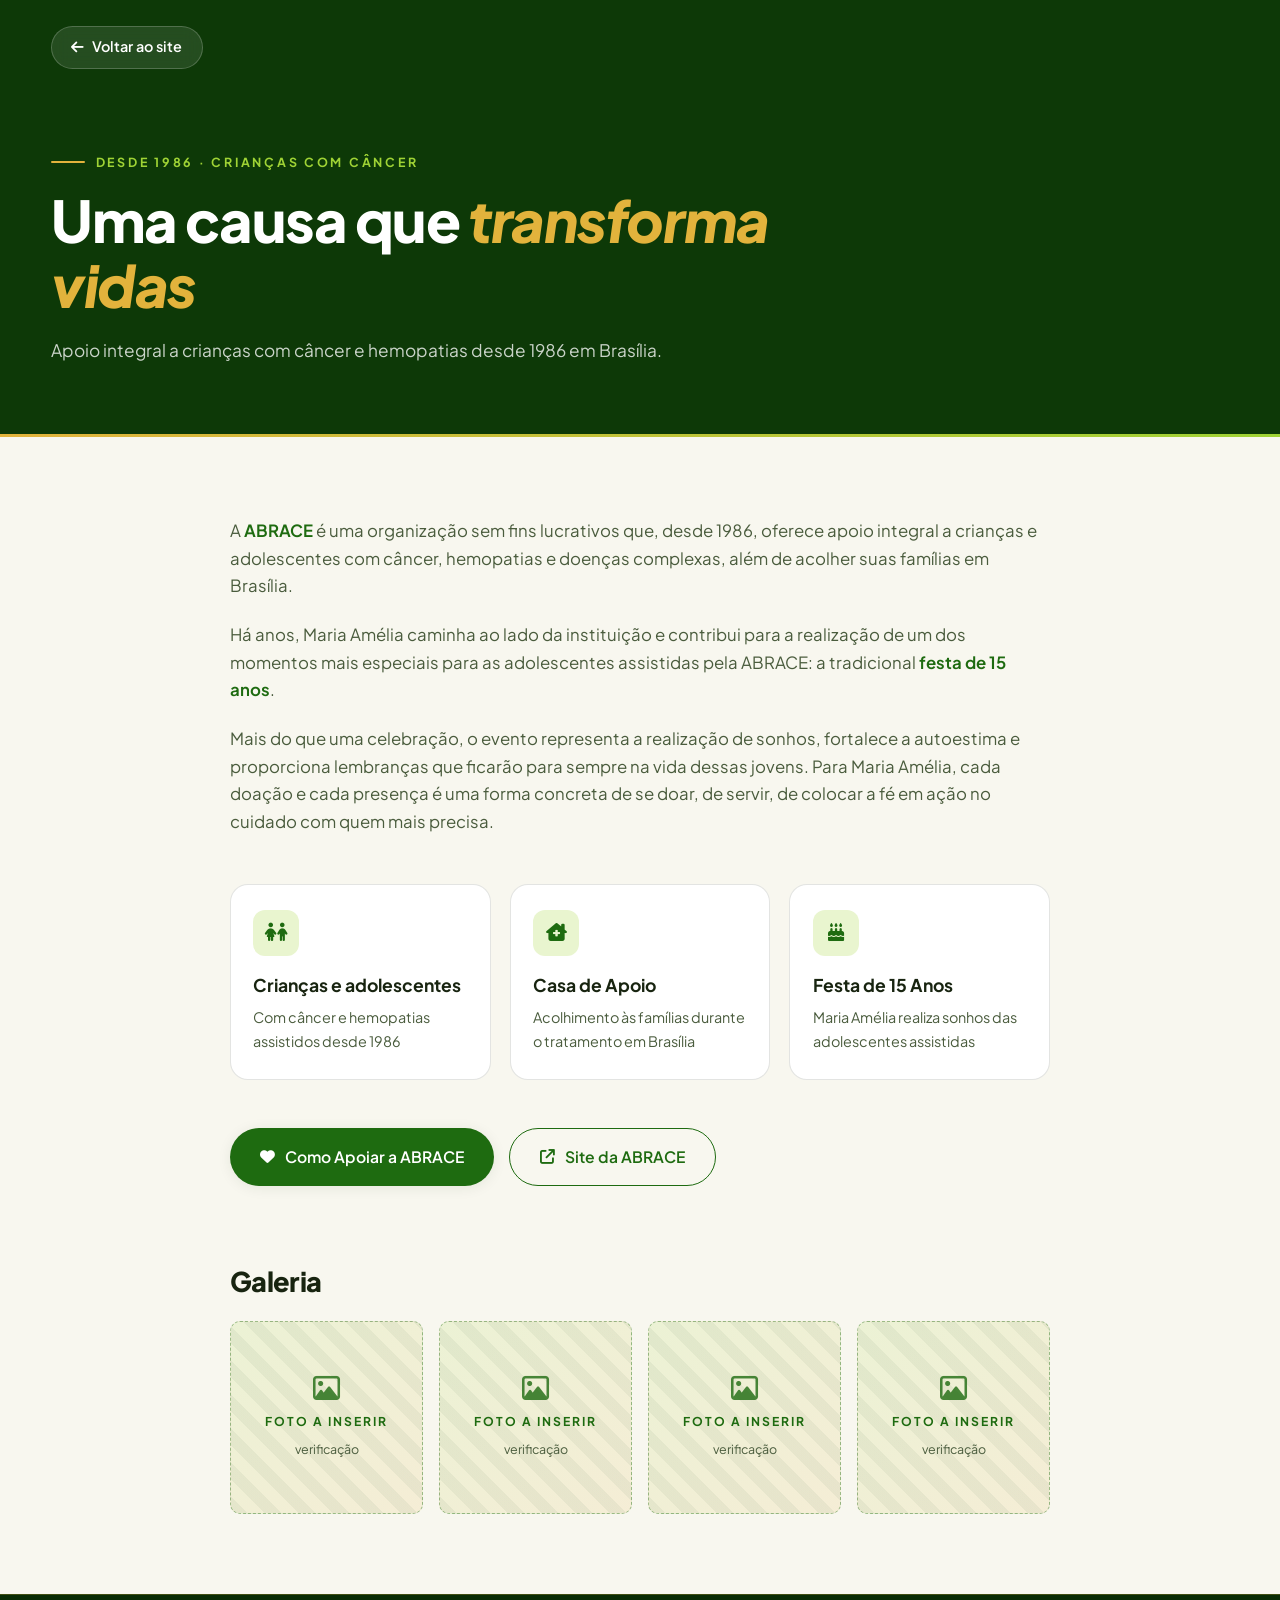
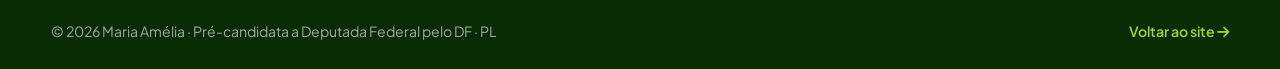
==== commit 8f0bf420: "v4.0 — texto novo do Quem é, card Embaixadora do NaMoral (2026), ações em cards de vidro numerados c" ====
--- a/acao-abrace.html
+++ b/acao-abrace.html
@@ -5,10 +5,10 @@
   <meta name="viewport" content="width=device-width, initial-scale=1.0">
   <title>ABRACE · Maria Amélia</title>
   <meta name="description" content="Apoio integral a crianças com câncer e hemopatias desde 1986 em Brasília.">
-  <link rel="icon" href="assets/logo/logo-preto.svg" type="image/svg+xml">
+  <link rel="icon" href="assets/logo/bandeira-brasil.svg" type="image/svg+xml">
   <link rel="preconnect" href="https://fonts.googleapis.com">
   <link rel="preconnect" href="https://fonts.gstatic.com" crossorigin>
-  <link href="https://fonts.googleapis.com/css2?family=Playfair+Display:ital,wght@0,400..900;1,400..900&family=Instrument+Sans:ital,wght@0,400..700;1,400..700&display=swap" rel="stylesheet">
+  <link href="https://fonts.googleapis.com/css2?family=Plus+Jakarta+Sans:ital,wght@0,400..800;1,400..800&display=swap" rel="stylesheet">
   <link rel="stylesheet" href="https://cdnjs.cloudflare.com/ajax/libs/font-awesome/6.5.0/css/all.min.css">
   <link rel="stylesheet" href="assets/css/style.css">
 </head>
--- a/assets/css/style.css
+++ b/assets/css/style.css
@@ -736,3 +736,459 @@
   .jingle-btn{width:100%;justify-content:center}
   .ig-ctrl{width:100%;justify-content:space-between}
 }
+
+/* ============================================================
+   v3.2 — hero lateral compacto, player no header, overlay de
+   som, trajetória só texto com fundo, coração pulsante
+   ============================================================ */
+
+/* Hero: foto na lateral, textos centralizados na outra */
+#hero{padding:7.5rem 0 4rem;min-height:auto}
+.hero-lado{
+  position:relative;z-index:2;display:grid;grid-template-columns:.78fr 1.22fr;
+  gap:3.5rem;align-items:center;
+}
+.hero-lado .hero-foto{justify-self:center;margin:0}
+.hero-lado .hero-foto .moldura{transform:none;width:min(330px,72vw)}
+.hero-lado .hero-foto .selo{transform:none;left:50%;translate:-50% 50%;bottom:0;white-space:nowrap}
+.hero-txt2{display:flex;flex-direction:column;align-items:center;text-align:center}
+.hero-txt2 h1{font-size:clamp(2.4rem,4.8vw,4rem);margin:1.3rem 0 1.5rem;font-weight:600}
+.hero-txt2 .hero-cred,.hero-txt2 .hero-cta{justify-content:center}
+.hero-txt2 .hero-cred{margin-bottom:2rem}
+
+/* Player do jingle no header */
+#hdr-player{
+  display:inline-flex;align-items:center;gap:.6rem;
+  padding:.6rem 1.25rem;border-radius:999px;
+  background:var(--ouro);color:var(--floresta);
+  font-weight:700;font-size:.88rem;transition:var(--tr);
+  box-shadow:0 4px 16px rgba(226,179,60,.35);
+}
+#hdr-player:hover{background:var(--ouro-claro);transform:translateY(-2px)}
+#hdr-player .eq{display:none;align-items:flex-end;gap:2.5px;height:13px}
+#hdr-player .eq i{width:3px;background:var(--floresta);border-radius:2px;animation:eq .9s ease-in-out infinite}
+#hdr-player .eq i:nth-child(1){height:60%;animation-delay:0s}
+#hdr-player .eq i:nth-child(2){height:100%;animation-delay:.15s}
+#hdr-player .eq i:nth-child(3){height:45%;animation-delay:.3s}
+#hdr-player .eq i:nth-child(4){height:80%;animation-delay:.45s}
+#hdr-player.tocando .eq{display:inline-flex}
+#hdr-player.tocando{animation:pulso-ouro 2.4s ease-in-out infinite}
+@keyframes pulso-ouro{0%,100%{box-shadow:0 4px 16px rgba(226,179,60,.35)}50%{box-shadow:0 4px 16px rgba(226,179,60,.35),0 0 0 10px rgba(226,179,60,0)}}
+
+/* Overlay entrar com/sem som */
+#som-ov{
+  position:fixed;inset:0;z-index:9990;background:rgba(10,44,5,.92);backdrop-filter:blur(10px);
+  display:flex;align-items:center;justify-content:center;padding:1.4rem;
+  opacity:1;transition:opacity .5s ease,visibility .5s ease;
+}
+#som-ov.out{opacity:0;visibility:hidden}
+.som-box{text-align:center;display:flex;flex-direction:column;align-items:center;gap:1.4rem}
+.som-box img{width:min(230px,58vw)}
+.som-box p{color:rgba(255,255,255,.85);font-family:var(--display);font-style:italic;font-size:1.25rem}
+.som-btns{display:flex;gap:.9rem;flex-wrap:wrap;justify-content:center}
+
+/* Trajetória: fundo dela rezando o terço + cards só de texto */
+#trajetoria{
+  background:
+    linear-gradient(rgba(9,40,5,.78),rgba(10,44,5,.9)),
+    url('../img/fundo-terco.webp') center 18%/cover no-repeat fixed,
+    var(--floresta);
+}
+.tlx-palco .tlx-slide{backdrop-filter:blur(8px)}
+.tlx-slide{grid-template-columns:1fr;text-align:center}
+.tlx-info{padding:3rem 3.2rem 3.2rem;align-items:center}
+.tlx-info h3{font-size:1.9rem}
+.tlx-info p{max-width:640px;margin-inline:auto;font-size:1.02rem}
+.tlx-palco .tlx-slide{background:rgba(9,36,5,.55)}
+
+/* Coração pulsante do WhatsApp */
+#zap-f{
+  background:var(--areia);
+  animation:none;
+}
+#zap-f img{width:62%;height:62%;object-fit:contain;animation:batida 1.6s ease-in-out infinite}
+@keyframes batida{
+  0%,100%{transform:scale(1)}
+  14%{transform:scale(1.18)}
+  28%{transform:scale(1)}
+  42%{transform:scale(1.14)}
+  56%{transform:scale(1)}
+}
+
+/* Responsivo v3.2 */
+@media (max-width:1024px){
+  .hero-lado{grid-template-columns:1fr;gap:2.6rem}
+  .hero-lado .hero-foto{order:-1}
+  .hero-lado .hero-foto .moldura{width:min(280px,64vw)}
+}
+@media (max-width:820px){
+  .nav-d{display:flex;gap:0}
+  .nav-d a:not(:last-child){display:none}
+  #hdr .wrap{gap:.8rem}
+  #hdr-player{padding:.55rem 1rem;font-size:.82rem}
+  .tlx-info{padding:2.2rem 1.4rem 2.4rem}
+  #trajetoria{
+    background:
+      linear-gradient(rgba(9,40,5,.72),rgba(10,44,5,.92)),
+      url('../img/fundo-terco.webp') 72% top/cover no-repeat scroll,
+      var(--floresta);
+  }
+  .som-btns .btn{width:100%;justify-content:center}
+}
+
+/* v3.2.2 — coração do WhatsApp sem o círculo branco */
+#zap-f{background:none;box-shadow:none;width:66px;height:66px}
+#zap-f:hover{transform:scale(1.08)}
+#zap-f img{width:100%;height:100%;filter:drop-shadow(0 6px 14px rgba(13,57,7,.45))}
+
+/* v3.2.3 — botão do WhatsApp de volta ao círculo (com o coração) */
+#zap-f{background:var(--areia);box-shadow:0 10px 30px rgba(37,211,102,.45);width:60px;height:60px;animation:pulso 2.6s ease-in-out infinite}
+#zap-f:hover{transform:scale(1.1)}
+#zap-f img{width:62%;height:62%;filter:none}
+
+/* v3.2.4 — ícone original do WhatsApp e foto da capa maior */
+#zap-f{background:#25d366;color:#fff}
+#zap-f:hover{transform:scale(1.1)}
+.hero-lado .hero-foto .moldura{width:min(395px,76vw)}
+@media (max-width:1024px){.hero-lado .hero-foto .moldura{width:min(320px,68vw)}}
+
+/* v3.4 — compilado de redes sociais antes do rodapé */
+#redes{background:var(--areia);padding-top:5.5rem}
+.redes-grid{display:grid;grid-template-columns:repeat(3,1fr);gap:1.2rem}
+.rede-card{
+  background:#fff;border:1px solid var(--linha);border-radius:var(--raio);
+  padding:1.7rem 1.6rem;display:flex;flex-direction:column;gap:.2rem;
+  transition:var(--tr);position:relative;overflow:hidden;
+}
+.rede-card b{font-size:1.12rem;margin-top:.75rem}
+.rede-card small{color:var(--tinta-2);font-size:.88rem}
+.rede-ico{
+  width:52px;height:52px;border-radius:14px;color:#fff;font-size:1.35rem;
+  display:flex;align-items:center;justify-content:center;transition:var(--tr);
+}
+.rede-ir{
+  margin-top:1rem;color:var(--verde);font-weight:600;font-size:.88rem;
+  display:inline-flex;align-items:center;gap:.45rem;transition:var(--tr);
+}
+.rede-card:hover{transform:translateY(-5px);box-shadow:var(--sombra-m)}
+.rede-card:hover .rede-ir{gap:.8rem}
+.rd-ig .rede-ico{background:linear-gradient(45deg,#f09433,#e6683c,#dc2743,#cc2366,#bc1888)}
+.rd-wa .rede-ico{background:#25d366}
+.rd-yt .rede-ico{background:#ff0000}
+.rd-fb .rede-ico{background:#1877f2}
+.rd-x  .rede-ico{background:#0f1419}
+.rd-fl .rede-ico{background:linear-gradient(90deg,#0063dc 50%,#ff0084 50%)}
+.rd-ig:hover{border-color:#cc2366}.rd-wa:hover{border-color:#25d366}
+.rd-yt:hover{border-color:#ff0000}.rd-fb:hover{border-color:#1877f2}
+.rd-x:hover{border-color:#0f1419}.rd-fl:hover{border-color:#0063dc}
+@media (max-width:820px){.redes-grid{grid-template-columns:1fr 1fr}}
+@media (max-width:560px){.redes-grid{grid-template-columns:1fr}.rede-card{flex-direction:row;align-items:center;flex-wrap:wrap;gap:.9rem}.rede-card b{margin:0}.rede-card small{width:100%;order:3;margin-left:calc(52px + .9rem);margin-top:-.9rem}.rede-ir{margin:0 0 0 auto}}
+
+/* ============================================================
+   v3.5 — REVISÃO GERAL
+   Tema escuro unificado (títulos brancos), correção do bug de
+   rolagem/zoom, timeline mobile, rodapé reespaçado
+   ============================================================ */
+
+/* Títulos de todas as seções em branco (fundo verde profundo) */
+.sec-cab h2{color:#fff}
+.sec-cab p{color:rgba(255,255,255,.75)}
+.etiqueta{color:var(--lima)}
+.sec-cab h2 .destaque{color:var(--ouro)}
+
+#quem{background:var(--floresta)}
+#acoes{background:var(--floresta-2)}
+#bandeiras{background:var(--floresta)}
+#midia{background:var(--floresta-2)}
+#depoimentos{background:var(--floresta)}
+#redes{background:var(--floresta-2)}
+
+/* Textos da seção Quem é sobre o fundo escuro */
+.quem-txt p{color:rgba(255,255,255,.78)}
+.quem-txt strong{color:var(--lima)}
+.quem-foto::before{border-color:rgba(226,179,60,.65)}
+
+/* Fundo do terço sem "fixed" (causava sensação de zoom ao rolar) */
+#trajetoria{
+  background:
+    linear-gradient(rgba(9,40,5,.8),rgba(10,44,5,.92)),
+    url('../img/fundo-terco.webp') center 20%/cover no-repeat scroll,
+    var(--floresta);
+}
+
+/* Cards claros ganham borda sutil para descolar do fundo escuro */
+.acaox,.band-card,.dep-card,.rede-card{border-color:rgba(255,255,255,.06)}
+.acao-meta{color:var(--verde)}
+
+/* Depoimentos: cartões sobre o escuro */
+.dep-card{box-shadow:0 14px 40px rgba(0,0,0,.28)}
+
+/* Marquee de valores: transição para o tema escuro */
+#valores-faixa{border-bottom:1px solid rgba(255,255,255,.06)}
+
+/* Rodapé reespaçado e separado */
+footer{background:#071F03;border-top:1px solid rgba(226,179,60,.25);padding:3.4rem 0 0}
+.ft-grid{gap:2.6rem;padding-bottom:2.4rem}
+.ft-grid img{height:44px;margin-bottom:1rem}
+.ft-grid h4{margin-bottom:1rem}
+.ft-grid li{margin-bottom:.55rem}
+.ft-base{padding:1.3rem 0;gap:1.2rem}
+
+/* Header: no topo o fundo é escuro; ao rolar continua o vidro claro */
+#hdr.sc{background:rgba(9,32,4,.9)}
+#hdr.sc .nav-d a{color:rgba(255,255,255,.88)}
+#hdr.sc .logo .lg-branco{display:block}
+#hdr.sc .logo .lg-preto{display:none}
+#hdr.sc #ham span{background:#fff}
+
+/* Player "Aumente o som" mais discreto no mobile */
+@media (max-width:820px){
+  #hdr-player{padding:.5rem .9rem;font-size:.78rem;gap:.45rem}
+}
+
+/* Timeline no mobile — reconfigurada */
+@media (max-width:820px){
+  .tlx-nav{
+    justify-content:flex-start;gap:1.1rem;padding:.4rem .4rem 1rem;
+    scroll-snap-type:x proximity;
+  }
+  .tlx-nav::before{top:.95rem}
+  .tlx-pt{min-width:auto;scroll-snap-align:center;flex-shrink:0}
+  .tlx-rt{font-size:.66rem;letter-spacing:.05em}
+  .tlx-no{width:12px;height:12px}
+  .tlx-info{padding:1.9rem 1.3rem 2.1rem}
+  .tlx-info h3{font-size:1.45rem}
+  .tlx-info p{font-size:.95rem}
+  .tlx-ctrl{gap:1rem;margin-top:.2rem}
+  .tlx-seta{width:42px;height:42px}
+}
+@media (max-width:560px){
+  .hero-lado .hero-foto .moldura{width:min(300px,80vw)}
+  #hero{padding:6.5rem 0 3.5rem}
+  .sec-cab{margin-bottom:2.4rem}
+  section{padding:4rem 0}
+  .ft-base{flex-direction:column;text-align:center;gap:.5rem}
+}
+
+/* ============================================================
+   v3.6 — mobile no estilo app: barra superior (menu | logo |
+   som) e barra de navegação inferior fixa
+   ============================================================ */
+#barra-mob{display:none}
+
+@media (max-width:820px){
+  /* Barra superior: menu à esquerda, logo centralizado, som à direita */
+  #hdr{background:rgba(9,32,4,.92);backdrop-filter:blur(12px);padding:.65rem 0;box-shadow:0 1px 0 rgba(255,255,255,.07)}
+  #hdr .wrap{display:grid;grid-template-columns:46px 1fr 46px;align-items:center;gap:.4rem}
+  #ham{order:-1;grid-column:1;justify-self:start}
+  #hdr .logo{grid-column:2;justify-self:center}
+  #hdr .logo img{height:36px}
+  .nav-d{grid-column:3;justify-self:end;display:flex}
+  .nav-d a{display:none!important}
+  #hdr.sc{padding:.65rem 0}
+
+  /* Player vira botão circular compacto */
+  #hdr-player{width:42px;height:42px;padding:0;justify-content:center;border-radius:50%}
+  #hdr-player .hp-tit{display:none}
+  #hdr-player .eq{position:absolute;bottom:-3px;left:50%;transform:translateX(-50%);height:8px}
+  #hdr-player .eq i{width:2px}
+
+  /* Barra inferior fixa (estilo app) */
+  #barra-mob{
+    display:flex;position:fixed;left:0;right:0;bottom:0;z-index:890;
+    background:var(--areia);border-top:1px solid var(--linha);
+    padding:.45rem .3rem calc(.45rem + env(safe-area-inset-bottom));
+    box-shadow:0 -6px 24px rgba(0,0,0,.18);
+  }
+  .bm-item{
+    flex:1;display:flex;flex-direction:column;align-items:center;gap:.22rem;
+    color:var(--tinta-2);font-size:.66rem;font-weight:600;padding:.25rem 0;
+    transition:var(--tr);
+  }
+  .bm-item i{font-size:1.12rem}
+  .bm-item.ativo{color:var(--verde)}
+  .bm-item.ativo i{transform:translateY(-1px)}
+
+  /* Elementos flutuantes acima da barra */
+  body{padding-bottom:70px}
+  #zap-f{bottom:86px;right:1rem;width:54px;height:54px;font-size:1.5rem}
+  #btt{display:none}
+  #cookies{bottom:82px}
+}
+
+/* ============================================================
+   v3.7 — correção do estouro horizontal, timeline mobile em
+   pílulas, foto da capa em arco com brilho
+   ============================================================ */
+
+/* Estouro horizontal: nada pode vazar da largura da tela */
+html,body{overflow-x:hidden;max-width:100vw}
+#mob-m{visibility:hidden}
+#mob-m.on{visibility:visible}
+#valores-faixa{max-width:100vw}
+
+/* Foto da capa: moldura em arco, anel dourado e brilho de fundo */
+.hero-lado .hero-foto{position:relative}
+.hero-lado .hero-foto .moldura{
+  border-radius:999px 999px 30px 30px;
+  border:none;
+  box-shadow:0 34px 80px rgba(0,0,0,.5);
+}
+.hero-lado .hero-foto .moldura img{
+  filter:saturate(1.06) contrast(1.03);
+  object-position:center top;
+}
+.hero-lado .hero-foto::before{ /* anel dourado */
+  content:'';position:absolute;inset:-15px;pointer-events:none;
+  border:1.5px solid rgba(226,179,60,.65);
+  border-radius:999px 999px 36px 36px;
+}
+.hero-lado .hero-foto::after{ /* brilho suave atrás */
+  content:'';position:absolute;inset:-70px -95px;z-index:-1;pointer-events:none;
+  background:radial-gradient(closest-side,rgba(159,211,53,.25),rgba(226,179,60,.08) 55%,transparent 75%);
+}
+
+/* Timeline mobile: navegação por pílulas (sem linha quebrada) */
+@media (max-width:820px){
+  .tlx-nav::before{content:none}
+  .tlx-no{display:none}
+  .tlx-nav{gap:.55rem;padding:.2rem .2rem .9rem;justify-content:flex-start}
+  .tlx-pt{
+    flex-direction:row;flex-shrink:0;min-width:auto;
+    background:rgba(255,255,255,.09);border:1px solid rgba(255,255,255,.18);
+    border-radius:999px;padding:.52rem 1.05rem;color:rgba(255,255,255,.75);
+  }
+  .tlx-pt.ativo{background:var(--ouro);border-color:var(--ouro);color:var(--floresta);box-shadow:0 0 0 4px rgba(226,179,60,.2)}
+  .tlx-rt{font-size:.72rem;letter-spacing:.06em}
+}
+
+/* ============================================================
+   v3.8 — capa em camadas (fundo + logo + recorte), rodapé
+   enxuto, foto do terço centralizada no rosto (mobile)
+   ============================================================ */
+
+/* Composição da capa */
+.hero-compo{
+  position:relative;justify-self:center;
+  width:min(440px,86vw);aspect-ratio:683/1024;
+  border-radius:26px;overflow:hidden;
+  box-shadow:0 36px 90px rgba(0,0,0,.55);
+}
+.hero-compo::after{ /* brilho atrás */
+  content:'';position:absolute;inset:-70px;z-index:-1;pointer-events:none;
+  background:radial-gradient(closest-side,rgba(159,211,53,.22),transparent 74%);
+}
+.hc-fundo,.hc-frente{position:absolute;inset:0;width:100%;height:100%;object-fit:cover}
+.hc-fundo{filter:saturate(1.05)}
+.hc-logo{
+  position:absolute;z-index:2;left:50%;top:13.5%;transform:translateX(-50%);
+  width:94%;filter:drop-shadow(0 4px 18px rgba(0,0,0,.45));
+}
+.hc-frente{z-index:3;filter:saturate(1.04) contrast(1.02)}
+.hero-compo::before{ /* leve vinheta inferior para ancorar */
+  content:'';position:absolute;left:0;right:0;bottom:0;height:34%;z-index:4;pointer-events:none;
+  background:linear-gradient(transparent,rgba(9,36,5,.45));
+}
+
+/* Rodapé enxuto */
+footer{padding:0}
+.ft-base{padding:1.15rem 0;font-size:.82rem;justify-content:space-between}
+.ft-links a{color:rgba(255,255,255,.75);font-weight:600}
+.ft-links a:hover{color:var(--lima)}
+.ft-links i{color:var(--ouro);margin-right:.3rem}
+
+/* Trajetória no mobile: rosto centralizado */
+@media (max-width:820px){
+  #trajetoria{
+    background:
+      linear-gradient(rgba(9,40,5,.72),rgba(10,44,5,.92)),
+      url('../img/fundo-terco.webp') 66% 24%/cover no-repeat scroll,
+      var(--floresta);
+  }
+  .hero-compo{width:min(360px,88vw);margin-inline:auto}
+  .hc-logo{width:96%}
+}
+@media (max-width:560px){
+  .ft-base{flex-direction:column;text-align:center;gap:.35rem}
+}
+
+/* v3.9 — faixa com as 35 RAs (loop mais lento) e rótulo do som no mobile */
+.marquee{animation-duration:150s}
+@media (max-width:820px){
+  #hdr .wrap{grid-template-columns:auto 1fr auto}
+  #hdr-player{width:auto;height:auto;border-radius:999px;padding:.5rem .95rem;gap:.45rem}
+  #hdr-player .hp-tit{display:inline;font-size:.74rem;white-space:nowrap}
+  #hdr-player .eq{position:static;transform:none;height:11px}
+  #hdr .logo img{height:32px}
+}
+
+/* v3.9.1 — etiquetas das seções (AÇÕES SOCIAIS, TRAJETÓRIA...) em branco */
+.etiqueta,.etiqueta.clara{color:#fff}
+
+/* v3.9.1 — etiquetas das seções em branco */
+.etiqueta,.etiqueta.clara{color:#fff}
+
+/* ============================================================
+   v4.0 — tipografia moderna (Plus Jakarta Sans, pegada da
+   referência), ações sociais em vidro com número fantasma,
+   correção da fonte azul (iOS) nas bandeiras
+   ============================================================ */
+
+/* Fonte azul dos botões no iPhone (bandeiras) */
+button{color:inherit}
+
+/* Tipografia nova em todo o site */
+:root{
+  --display:"Plus Jakarta Sans",system-ui,sans-serif;
+  --texto:"Plus Jakarta Sans",system-ui,sans-serif;
+}
+h1,h2,h3{font-weight:800;letter-spacing:-.025em}
+.destaque,.destaque-ouro{font-style:normal;font-weight:800}
+.sec-cab h2 .destaque{color:var(--ouro)}
+#hero h1 em,.hero-txt2 h1 em{font-style:normal}
+.marquee span{font-style:normal;font-weight:600;font-size:.95rem;letter-spacing:.04em}
+.tl-ano{font-weight:800}
+.etiqueta{font-weight:700}
+.dep-card .aspas{font-style:normal}
+.acoes-banner figcaption b,.video-info b,.som-box p{font-style:normal}
+
+/* Ações sociais — cards de vidro com número fantasma (referência) */
+#acoes{position:relative}
+.acaox{
+  background:rgba(255,255,255,.07);
+  border:1px solid rgba(255,255,255,.14);
+  backdrop-filter:blur(10px);-webkit-backdrop-filter:blur(10px);
+  border-radius:22px;position:relative;overflow:hidden;
+  padding:1.9rem 1.8rem 1.7rem;
+}
+.acaox::before{content:none}
+.acaox::after{ /* número fantasma */
+  content:attr(data-n);
+  position:absolute;right:1.1rem;bottom:.2rem;z-index:0;
+  font-family:var(--display);font-weight:800;font-size:5.6rem;line-height:1;
+  color:rgba(226,179,60,.16);pointer-events:none;
+}
+.acaox:hover{transform:translateY(-5px);border-color:rgba(226,179,60,.5);box-shadow:0 20px 50px rgba(0,0,0,.3)}
+.acaox h3{color:#fff;position:relative;z-index:1}
+.acaox p{color:rgba(255,255,255,.75);position:relative;z-index:1}
+.acaox strong{color:var(--lima)}
+.acaox .acao-meta{color:var(--ouro)}
+.acaox-lk{
+  color:var(--ouro-claro);border:1.5px solid rgba(226,179,60,.55);border-radius:999px;
+  padding:.5rem 1.05rem;font-size:.82rem;z-index:1;
+}
+.acaox-lk:hover{background:var(--ouro);color:var(--floresta);gap:.5rem}
+
+/* Mobile: carrossel deslizável com o próximo card aparecendo */
+@media (max-width:820px){
+  .acoesx-grid{
+    display:flex;overflow-x:auto;gap:1rem;
+    scroll-snap-type:x mandatory;padding:0 .2rem 1rem;
+    scrollbar-width:none;
+  }
+  .acoesx-grid::-webkit-scrollbar{display:none}
+  .acaox{min-width:84%;scroll-snap-align:center}
+}
+
+/* peso extrabold garantido nos títulos principais */
+#hero h1,.hero-txt2 h1,.sec-cab h2,#m-tit{font-weight:800!important}
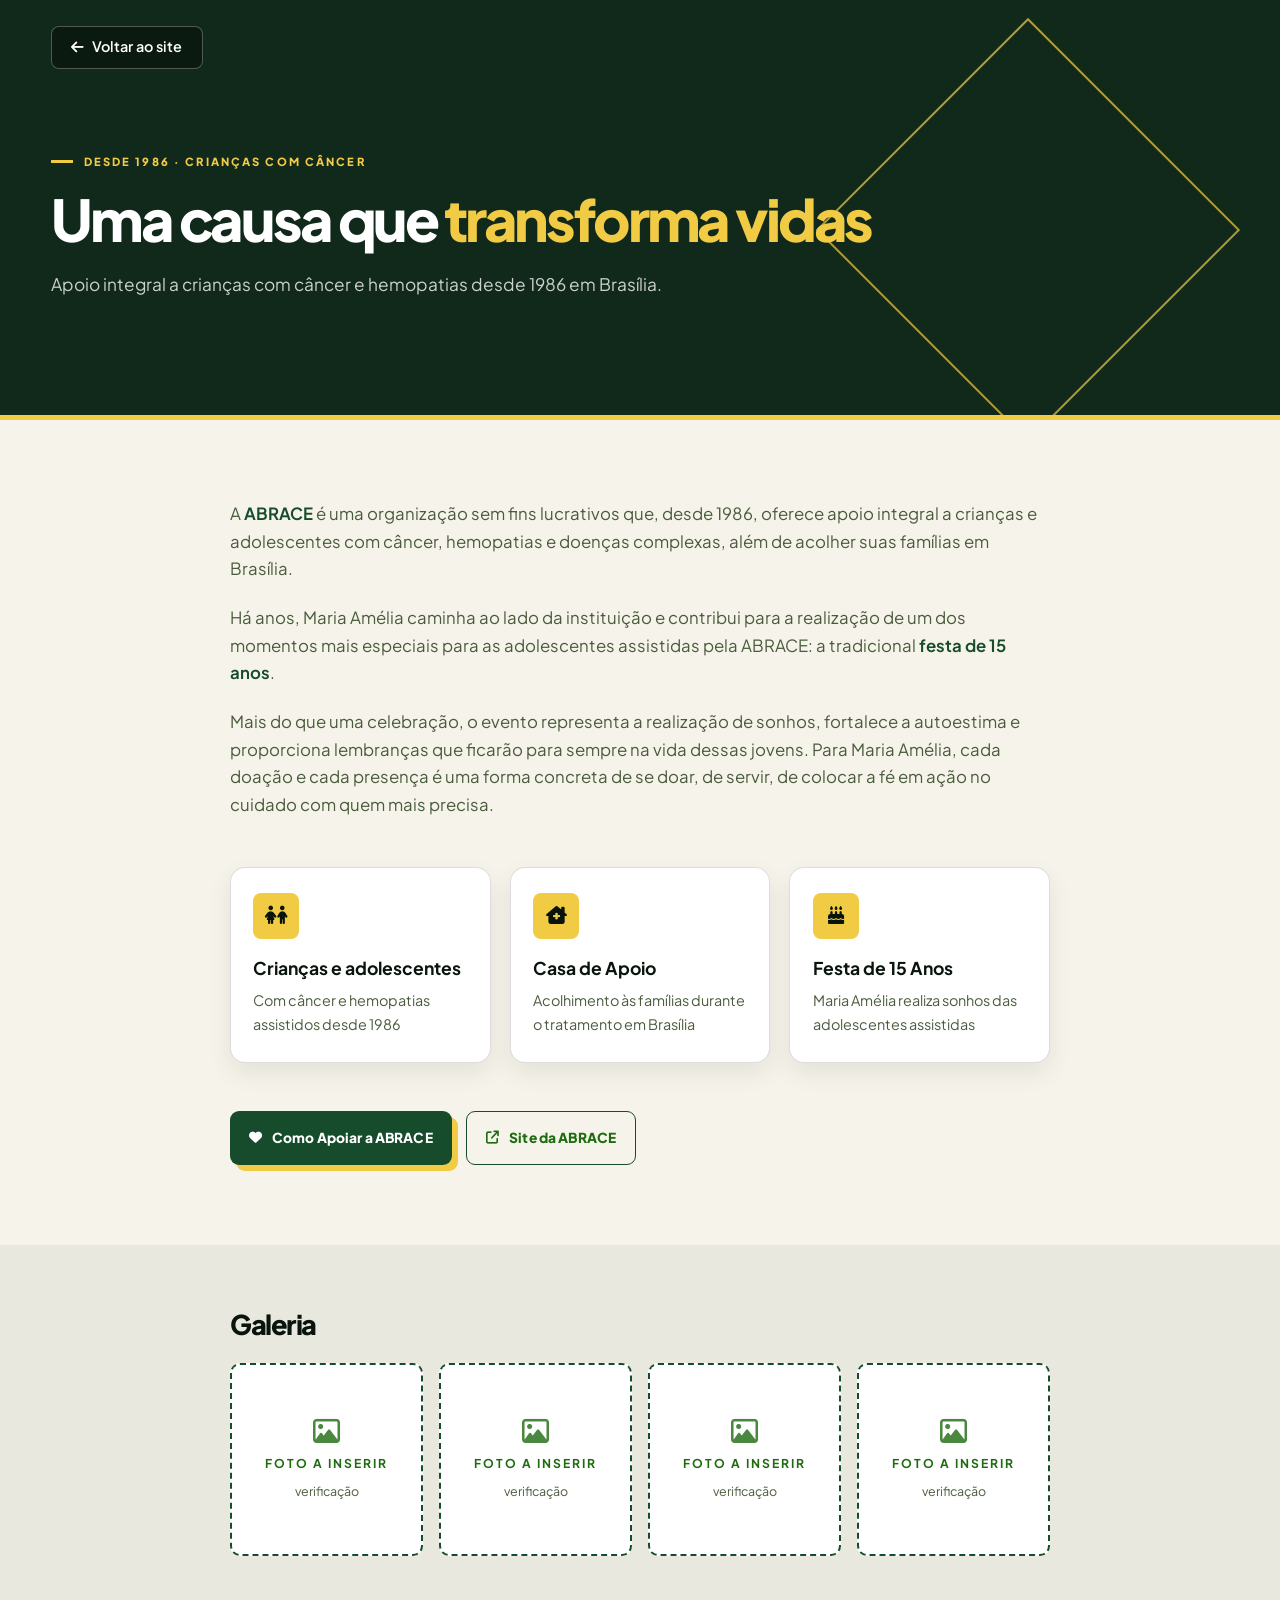
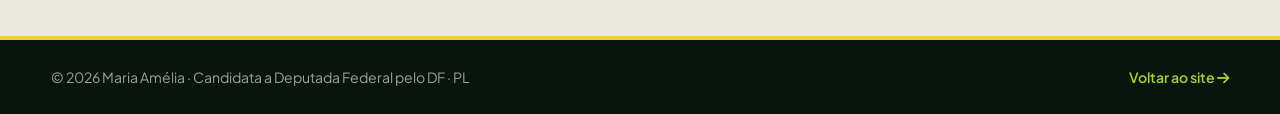
==== commit 5c4ba74d: "Atualiza identidade visual da campanha 2223" ====
--- a/acao-abrace.html
+++ b/acao-abrace.html
@@ -5,12 +5,12 @@
   <meta name="viewport" content="width=device-width, initial-scale=1.0">
   <title>ABRACE · Maria Amélia</title>
   <meta name="description" content="Apoio integral a crianças com câncer e hemopatias desde 1986 em Brasília.">
-  <link rel="icon" href="assets/logo/bandeira-brasil.svg" type="image/svg+xml">
+  <link rel="icon" href="assets/logo/maria-amelia-2223.png" type="image/png">
   <link rel="preconnect" href="https://fonts.googleapis.com">
   <link rel="preconnect" href="https://fonts.gstatic.com" crossorigin>
   <link href="https://fonts.googleapis.com/css2?family=Plus+Jakarta+Sans:ital,wght@0,400..800;1,400..800&display=swap" rel="stylesheet">
   <link rel="stylesheet" href="https://cdnjs.cloudflare.com/ajax/libs/font-awesome/6.5.0/css/all.min.css">
-  <link rel="stylesheet" href="assets/css/style.css">
+  <link rel="stylesheet" href="assets/css/style.css?v=2223">
 </head>
 <body>
 
@@ -55,7 +55,7 @@
 
   <footer class="pg-ft">
     <div class="wrap">
-      <span>© 2026 Maria Amélia · Pré-candidata a Deputada Federal pelo DF · PL</span>
+      <span>© 2026 Maria Amélia · Candidata a Deputada Federal pelo DF · PL</span>
       <a href="index.html">Voltar ao site <i class="fa-solid fa-arrow-right"></i></a>
     </div>
   </footer>
--- a/assets/css/style.css
+++ b/assets/css/style.css
@@ -1192,3 +1192,1589 @@
 
 /* peso extrabold garantido nos títulos principais */
 #hero h1,.hero-txt2 h1,.sec-cab h2,#m-tit{font-weight:800!important}
+
+/* ============================================================
+   v4.1 — ações sociais: carrossel igual no PC e no mobile,
+   cards clicáveis abrindo modal (como as bandeiras)
+   ============================================================ */
+.acoesx-wrap{position:relative}
+.acoesx-grid{
+  display:flex!important;overflow-x:auto;gap:1.1rem;
+  grid-template-columns:none;
+  scroll-snap-type:x mandatory;padding:.3rem .2rem 1.1rem;
+  scrollbar-width:none;
+}
+.acoesx-grid::-webkit-scrollbar{display:none}
+.acaox{
+  min-width:min(370px,84vw);max-width:min(370px,84vw);
+  scroll-snap-align:start;cursor:pointer;text-align:left;
+}
+.acaox .mais{color:var(--ouro);font-weight:700;font-size:.88rem;display:inline-flex;align-items:center;gap:.45rem;position:relative;z-index:1;transition:var(--tr)}
+.acaox:hover .mais{gap:.8rem}
+.acoesx-ctrl{display:flex;justify-content:center;gap:1rem;margin-top:.6rem}
+.acoesx-ctrl .tlx-seta{border-color:rgba(255,255,255,.3)}
+
+/* Fotos trocadas: enquadramento do banner e da foto do Quem é */
+.quem-foto img{object-position:center 18%}
+
+/* ============================================================
+   v4.2 — capa panorâmica (bandeira + Maria Amélia), hierarquia
+   dos cards de ação (instituição maior) e botão "+"
+   ============================================================ */
+
+/* HERO com a imagem como capa */
+#hero{
+  position:relative;min-height:92svh;display:flex;align-items:center;
+  padding:7.5rem 0 4.5rem;background:var(--floresta-2);overflow:hidden;
+}
+.hero-bg{
+  position:absolute;inset:0;width:100%;height:100%;
+  object-fit:cover;object-position:center right;
+}
+#hero::before{
+  content:'';position:absolute;inset:0;z-index:1;
+  background:
+    linear-gradient(90deg,rgba(7,31,3,.9) 0%,rgba(7,31,3,.62) 42%,rgba(7,31,3,.08) 75%,transparent 100%),
+    linear-gradient(rgba(7,31,3,.25),transparent 30%,transparent 70%,rgba(7,31,3,.55));
+}
+.hero-conteudo{
+  position:relative;z-index:2;max-width:660px;margin-left:calc((100% - min(1180px,92%))/2 + 0px);
+  display:flex;flex-direction:column;align-items:flex-start;text-align:left;
+}
+#hero .wrap.hero-conteudo{width:min(1180px,92%);margin-inline:auto}
+#hero .hero-conteudo h1{font-size:clamp(2.5rem,5vw,4.2rem);margin:1.3rem 0 1.5rem;max-width:640px}
+.hero-conteudo .hero-cred{justify-content:flex-start;margin-bottom:2rem}
+.hero-conteudo .hero-cta{justify-content:flex-start}
+
+/* Cards de ação: hierarquia e botão + */
+.acaox-topo{display:flex;flex-direction:column;gap:.3rem}
+.acaox h3{font-size:1.45rem;line-height:1.2}
+.acaox-sub{
+  color:var(--ouro);font-weight:700;font-size:.95rem;letter-spacing:.01em;
+  position:relative;z-index:1;
+}
+.acaox .acao-meta{color:rgba(255,255,255,.55);font-size:.7rem}
+.acaox p{font-size:.92rem;margin-top:.4rem}
+.acaox-plus{
+  width:46px;height:46px;border-radius:50%;flex-shrink:0;
+  border:1.5px solid rgba(226,179,60,.7);color:var(--ouro);
+  display:flex;align-items:center;justify-content:center;font-size:1rem;
+  position:relative;z-index:1;transition:var(--tr);margin-top:.4rem;
+}
+.acaox:hover .acaox-plus{background:var(--ouro);color:var(--floresta);transform:rotate(90deg)}
+
+/* Responsivo do novo hero */
+@media (max-width:820px){
+  #hero{min-height:88svh;padding:6.5rem 0 3.5rem;align-items:flex-end}
+  .hero-bg{object-position:68% center}
+  #hero::before{
+    background:
+      linear-gradient(rgba(7,31,3,.55),rgba(7,31,3,.2) 30%,rgba(7,31,3,.5) 62%,rgba(7,31,3,.95) 100%);
+  }
+  #hero .hero-conteudo h1{font-size:clamp(2.1rem,8.5vw,2.8rem)}
+  .hero-conteudo .hero-cta,.hero-conteudo .hero-cta .btn{width:100%;justify-content:center}
+}
+
+/* v4.2.1 — banner da fachada em resolução coerente + selo discreto de IA */
+.acoes-banner{max-width:880px;margin-inline:auto;margin-bottom:3rem}
+.acoes-banner img{aspect-ratio:16/11;object-position:center 58%}
+@media (max-width:820px){
+  .acoes-banner img{aspect-ratio:4/5;object-position:center 45%}
+}
+.hero-ia{
+  position:absolute;right:1.1rem;bottom:.85rem;z-index:2;
+  font-size:.66rem;letter-spacing:.08em;color:rgba(255,255,255,.45);
+  background:rgba(7,31,3,.35);backdrop-filter:blur(4px);
+  padding:.28rem .7rem;border-radius:999px;pointer-events:none;
+}
+@media (max-width:820px){
+  .hero-ia{right:.8rem;bottom:.7rem;font-size:.6rem}
+}
+
+/* ============================================================
+   v4.3 — capa sem zoom/desfoque, conteúdo preenchendo a
+   esquerda, faixa das RAs integrada à capa, banner maior
+   ============================================================ */
+
+/* Conteúdo da capa ocupa a tela desde a esquerda */
+.hero-conteudo{
+  margin:0 auto!important;
+  width:min(1560px,94%)!important;
+  max-width:none!important;
+}
+.hero-conteudo > *{max-width:700px}
+#hero{min-height:88svh;padding-bottom:7rem}
+.hero-bg{object-position:center 30%}
+
+/* Faixa das RAs integrada à capa (fita de vidro sobre a imagem) */
+#valores-faixa{
+  position:relative;z-index:5;margin-top:-3.4rem;
+  background:rgba(7,31,3,.5);
+  backdrop-filter:blur(12px);-webkit-backdrop-filter:blur(12px);
+  border-top:1px solid rgba(226,179,60,.45);
+  border-bottom:1px solid rgba(226,179,60,.45);
+  padding:.85rem 0;
+}
+.marquee span{color:rgba(255,255,255,.9);font-size:.9rem}
+
+/* Banner da Solidariedade mais largo */
+.acoes-banner{max-width:1020px}
+.acoes-banner img{aspect-ratio:16/10}
+
+@media (max-width:820px){
+  #hero{padding-bottom:6.5rem}
+  #valores-faixa{margin-top:-2.6rem;padding:.7rem 0}
+  .acoes-banner img{aspect-ratio:4/5}
+}
+
+/* ============================================================
+   v4.4 — fachada como fundo das ações, mural em movimento,
+   faixa das RAs fechando o hero, foto visível no mobile
+   ============================================================ */
+
+/* Faixa das RAs presa ao fim do hero */
+#hero #valores-faixa{
+  position:absolute;left:0;right:0;bottom:0;margin:0;z-index:3;
+}
+#hero{padding-bottom:8.5rem}
+.hero-ia{bottom:4.2rem}
+
+/* Fundo do hero: menos gradiente na base para a foto aparecer sob a fita */
+#hero::before{
+  background:
+    linear-gradient(90deg,rgba(7,31,3,.9) 0%,rgba(7,31,3,.6) 40%,rgba(7,31,3,.06) 72%,transparent 100%),
+    linear-gradient(rgba(7,31,3,.3),transparent 26%);
+}
+
+/* Ações sociais: fachada como plano de fundo */
+#acoes{
+  background:
+    linear-gradient(rgba(7,28,3,.88),rgba(9,36,5,.93)),
+    url('../img/fachada.webp') center 32%/cover no-repeat,
+    var(--floresta-2);
+}
+
+/* Mural com movimento contínuo */
+.mural-linha{overflow:hidden;margin-bottom:1.15rem;
+  -webkit-mask-image:linear-gradient(90deg,transparent,#000 5%,#000 95%,transparent);
+  mask-image:linear-gradient(90deg,transparent,#000 5%,#000 95%,transparent);
+}
+.mural-trilho{display:flex;gap:1.15rem;width:max-content;padding:.25rem .1rem}
+.mural-trilho.anima{animation:mural 60s linear infinite}
+.mural-linha[data-dir="dir"] .mural-trilho.anima{animation-direction:reverse}
+.mural-linha:hover .mural-trilho.anima{animation-play-state:paused}
+@keyframes mural{to{transform:translateX(-50%)}}
+.mural .acaox{min-width:370px;max-width:370px;background:rgba(9,30,4,.55)}
+.mural .acaox:hover{background:rgba(9,30,4,.75)}
+
+/* Mobile: linhas viram trilhos de arrasto e o hero mostra o rosto dela */
+@media (max-width:820px){
+  #hero{padding-bottom:7.5rem;min-height:86svh}
+  .hero-bg{object-position:76% 24%}
+  #hero::before{
+    background:
+      linear-gradient(rgba(7,31,3,.34),transparent 24%,transparent 40%,rgba(7,31,3,.72) 66%,rgba(7,31,3,.96) 100%);
+  }
+  .hero-ia{bottom:3.6rem}
+  .mural-linha{overflow-x:auto;scroll-snap-type:x mandatory;scrollbar-width:none;
+    -webkit-mask-image:none;mask-image:none}
+  .mural-linha::-webkit-scrollbar{display:none}
+  .mural-trilho{animation:none!important}
+  .mural .acaox{min-width:82vw;max-width:82vw;scroll-snap-align:center}
+}
+@media (prefers-reduced-motion:reduce){
+  .mural-trilho.anima{animation:none}
+}
+
+/* v4.4.1 — hero cabe na tela (barra das RAs inteira visível) e selo de IA mais alto */
+#hero{min-height:100svh;padding:6.2rem 0 8rem}
+#hero .hero-conteudo h1{margin:1.1rem 0 1.3rem}
+.hero-conteudo .hero-cred{margin-bottom:1.7rem}
+.hero-ia{bottom:5.1rem;right:1.2rem;color:rgba(255,255,255,.6)}
+@media (max-width:820px){
+  #hero{min-height:100svh;padding:5.8rem 0 7.2rem}
+  .hero-ia{bottom:4.5rem;right:.9rem}
+}
+
+/* v4.5.1 — pente fino de posicionamento */
+/* 1) linha da trajetória alinhada ao centro exato das bolinhas */
+.tlx-nav::before{top:13px}
+@media (max-width:820px){
+  /* 2) logo perfeitamente centralizado entre menu e player */
+  #hdr .wrap{grid-template-columns:1fr auto 1fr}
+  #ham{grid-column:1;justify-self:start}
+  #hdr .logo{grid-column:2}
+  .nav-d{grid-column:3;justify-self:end}
+  /* 3) selo de IA à esquerda para não encostar no coração do WhatsApp */
+  .hero-ia{left:.9rem;right:auto}
+}
+
+/* v4.5.2 — header mobile: player compacto para o logo centralizar de verdade */
+@media (max-width:820px){
+  #hdr .logo img{height:29px}
+  #hdr-player{font-size:.67rem;padding:.42rem .75rem;gap:.35rem}
+  #hdr-player .eq{height:9px}
+}
+
+/* v4.5.3 — logo do header mobile centralizado por posicionamento absoluto */
+@media (max-width:820px){
+  #hdr .wrap{position:relative}
+  #hdr .logo{position:absolute;left:50%;top:50%;transform:translate(-50%,-50%);grid-column:auto}
+}
+
+/* v4.5.4 — sem sobreposição: logo um ponto menor e, em telas muito
+   estreitas, o player mostra apenas o ícone */
+@media (max-width:820px){
+  #hdr .logo img{height:26px}
+}
+@media (max-width:374px){
+  #hdr-player .hp-tit{display:none}
+  #hdr-player{width:40px;height:40px;padding:0;justify-content:center;border-radius:50%}
+  #hdr-player .eq{display:none!important}
+}
+
+/* v4.5.5 — ajuste fino final do header mobile (folga garantida) */
+@media (max-width:820px){
+  #hdr .logo img{height:24px}
+  #hdr-player{font-size:.64rem;padding:.4rem .68rem}
+}
+
+/* v4.5.6 — rótulo curto do player nas larguras 341–413px */
+.hp-tit2{display:none}
+@media (max-width:413px){
+  #hdr-player .hp-tit{display:none}
+  #hdr-player .hp-tit2{display:inline;font-size:.64rem;white-space:nowrap}
+  #hdr-player .eq{display:none!important}
+  #hdr .logo img{height:22px}
+}
+@media (max-width:340px){
+  #hdr-player .hp-tit2{display:none}
+  #hdr-player{width:38px;height:38px;padding:0;justify-content:center;border-radius:50%}
+}
+
+/* ============================================================
+   v4.7 — fundo novo das ações, ícones em bolha, X fixo no
+   modal, transições fluidas e dobras (seções) uniformes
+   ============================================================ */
+
+/* Fundo novo da seção de ações */
+#acoes{
+  background:
+    linear-gradient(rgba(7,28,3,.9),rgba(9,36,5,.94)),
+    url('../img/acoes-fundo.webp') center 40%/cover no-repeat,
+    var(--floresta-2);
+}
+
+/* Ícone em bolha nos cards (referência) */
+.acaox-ico{
+  width:62px;height:62px;border-radius:50%;flex-shrink:0;
+  background:var(--areia);color:var(--verde);font-size:1.45rem;
+  display:flex;align-items:center;justify-content:center;
+  box-shadow:0 8px 22px rgba(0,0,0,.3);
+  position:relative;z-index:1;margin-bottom:1rem;
+  border:2px solid rgba(226,179,60,.55);
+}
+
+/* X do modal sempre visível durante a rolagem */
+#m-x{
+  position:sticky;top:0;float:right;margin:-1.2rem -1rem 0 0;
+  width:42px;height:42px;border-radius:50%;
+  background:var(--areia);box-shadow:0 4px 14px rgba(13,57,7,.25);
+  display:flex;align-items:center;justify-content:center;z-index:10;
+  border:1px solid var(--linha);
+}
+#m-x:hover{background:var(--ouro);color:var(--floresta)}
+
+/* Transições mais fluidas */
+.rv,.rl,.rr{transition:opacity .9s cubic-bezier(.22,1,.36,1),transform .9s cubic-bezier(.22,1,.36,1)}
+.rv{transform:translateY(20px)}
+.rl{transform:translateX(-24px)}
+.rr{transform:translateX(24px)}
+#modal{transition:opacity .4s ease,visibility .4s ease}
+.m-box{transition:transform .5s cubic-bezier(.22,1,.36,1)}
+#modal.on .m-box{transform:none}
+.tlx-slide{transition:opacity .65s cubic-bezier(.22,1,.36,1),transform .65s cubic-bezier(.22,1,.36,1),visibility .65s}
+.mural-trilho.anima{will-change:transform}
+.dep-trilho,.marquee{will-change:transform}
+.acaox,.band-card,.rede-card,.btn,.tlx-seta{transition:transform .45s cubic-bezier(.22,1,.36,1),box-shadow .45s ease,background .35s ease,border-color .35s ease,color .35s ease}
+
+/* Dobras uniformes: mesmo respiro em todas as seções */
+#quem,#trajetoria,#acoes,#bandeiras,#midia,#depoimentos,#redes{padding:5.5rem 0}
+.sec-cab,.sec-cab.centro{margin-bottom:2.8rem}
+@media (max-width:820px){
+  #quem,#trajetoria,#acoes,#bandeiras,#midia,#depoimentos,#redes{padding:4rem 0}
+  .sec-cab,.sec-cab.centro{margin-bottom:2.2rem}
+  .bm-item{font-size:.62rem}
+  .bm-item i{font-size:1.05rem}
+}
+
+/* ============================================================
+   v4.8 — capa mais distante, header maior, barra das RAs
+   visível, mural em linha única sempre em movimento, botão do
+   WhatsApp maior, painel de canais, bandeiras compactas
+   ============================================================ */
+
+/* Capa: rosto mais distante e elegante */
+.hero-bg{transform:scale(.94);transform-origin:60% 22%;object-position:center 24%}
+#hero{background:#0A2703}
+@media (max-width:820px){
+  #hero{min-height:74svh;padding:5.4rem 0 6.8rem}
+  .hero-bg{transform:none;object-position:72% 14%}
+  #hero .hero-conteudo h1{font-size:clamp(1.9rem,7.4vw,2.5rem)}
+  .hero-cred span{font-size:.8rem;padding:.42rem .85rem}
+}
+
+/* Header mais alto (PC e mobile) */
+#hdr{padding:1.45rem 0}
+#hdr.sc{padding:1rem 0}
+#hdr .logo img{height:50px}
+@media (max-width:820px){
+  #hdr{padding:1rem 0}
+  #hdr.sc{padding:1rem 0}
+  #hdr .logo img{height:24px}
+}
+@media (max-width:413px){
+  #hdr .logo img{height:24px}
+}
+
+/* Mural: uma linha só, sempre em movimento */
+.mural-trilho.anima{animation:mural 80s linear infinite}
+@media (max-width:820px){
+  .mural-linha{overflow:hidden;scroll-snap-type:none}
+  .mural-trilho{animation:mural 80s linear infinite!important;width:max-content}
+  .mural .acaox{min-width:300px;max-width:300px}
+  .mural-linha{-webkit-mask-image:linear-gradient(90deg,transparent,#000 6%,#000 94%,transparent);mask-image:linear-gradient(90deg,transparent,#000 6%,#000 94%,transparent)}
+}
+
+/* Botão do WhatsApp maior */
+#zap-f{width:70px;height:70px;font-size:2rem}
+@media (max-width:820px){
+  #zap-f{width:62px;height:62px;font-size:1.75rem;bottom:88px}
+}
+
+/* Painel de canais (referência) */
+.canais-painel{
+  background:linear-gradient(165deg,var(--verde) 0%,var(--floresta) 90%);
+  border:1px solid rgba(255,255,255,.12);
+  border-radius:26px;padding:1.6rem 1.8rem;
+  display:flex;flex-direction:column;gap:.4rem;
+  box-shadow:0 24px 60px rgba(0,0,0,.35);
+}
+.canal-item{
+  display:flex;align-items:center;gap:1.1rem;
+  padding:.75rem .4rem;border-radius:16px;transition:var(--tr);
+}
+.canal-item:hover{background:rgba(255,255,255,.08);padding-left:.9rem}
+.canal-ico{
+  width:52px;height:52px;border-radius:50%;flex-shrink:0;
+  background:var(--ouro);color:var(--floresta);font-size:1.3rem;
+  display:flex;align-items:center;justify-content:center;
+}
+.canal-item b{color:#fff;font-size:1.08rem;font-weight:600}
+
+/* Bandeiras compactas e proporcionais */
+.band-grid{grid-template-columns:repeat(4,1fr);gap:1rem}
+.band-card{padding:1.35rem 1.25rem;gap:.55rem;border-radius:16px}
+.band-ico{width:42px;height:42px;border-radius:12px;font-size:1.05rem}
+.band-card h3{font-size:1.02rem}
+.band-card p{font-size:.83rem}
+.band-card .mais{font-size:.82rem}
+@media (max-width:1024px){.band-grid{grid-template-columns:repeat(3,1fr)}}
+@media (max-width:820px){
+  .band-grid{grid-template-columns:1fr 1fr;gap:.75rem}
+  .band-card{padding:1.05rem .95rem}
+  .band-card p{display:none}
+  .band-ico{width:38px;height:38px;font-size:.95rem}
+  .band-card h3{font-size:.9rem}
+}
+
+/* ============================================================
+   v4.9 — seção termina na barra das RAs, bandeiras em acordeão
+   elegante (PC e mobile), painel de canais nas Redes Sociais
+   ============================================================ */
+
+/* Sem sobra depois da barra das RAs */
+#hero{padding-bottom:6.2rem}
+#quem{padding-top:4.2rem}
+@media (max-width:820px){
+  #hero{padding-bottom:5rem}
+  #quem{padding-top:2.6rem}
+  .hero-ia{bottom:3.4rem}
+}
+
+/* Bandeiras: acordeão premium */
+.band-acc{max-width:820px;margin-inline:auto;display:flex;flex-direction:column;gap:.7rem}
+.band-it{
+  background:rgba(255,255,255,.05);
+  border:1px solid rgba(255,255,255,.13);
+  border-radius:18px;overflow:hidden;
+  backdrop-filter:blur(8px);transition:border-color .35s ease,background .35s ease;
+}
+.band-it:hover{border-color:rgba(226,179,60,.45)}
+.band-it.aberto{background:rgba(255,255,255,.08);border-color:var(--ouro)}
+.band-cab{
+  width:100%;display:flex;align-items:center;gap:1.1rem;
+  padding:1.15rem 1.4rem;text-align:left;color:#fff;
+}
+.band-cab .band-ico{
+  width:46px;height:46px;border-radius:13px;flex-shrink:0;font-size:1.1rem;
+  background:linear-gradient(135deg,var(--verde),var(--verde-claro));color:#fff;
+  display:flex;align-items:center;justify-content:center;transition:var(--tr);
+}
+.band-it.aberto .band-ico{background:var(--ouro);color:var(--floresta)}
+.band-cab h3{flex:1;font-size:1.12rem;color:#fff;font-weight:700}
+.band-seta{color:var(--ouro);font-size:.85rem;transition:transform .45s cubic-bezier(.22,1,.36,1)}
+.band-it.aberto .band-seta{transform:rotate(180deg)}
+.band-corpo{
+  display:grid;grid-template-rows:0fr;
+  transition:grid-template-rows .55s cubic-bezier(.22,1,.36,1);
+}
+.band-it.aberto .band-corpo{grid-template-rows:1fr}
+.band-miolo{overflow:hidden;padding:0 1.5rem}
+.band-it.aberto .band-miolo{padding:0 1.5rem 1.5rem}
+.band-miolo p{color:rgba(255,255,255,.78);font-size:.96rem;margin-bottom:1.1rem}
+.band-miolo h4{
+  font-size:.74rem;font-weight:800;letter-spacing:.18em;text-transform:uppercase;
+  color:var(--ouro);margin-bottom:.7rem;display:flex;align-items:center;gap:.6rem;
+}
+.band-miolo h4::before{content:'';width:24px;height:2px;background:var(--ouro)}
+.band-pris li{
+  position:relative;padding:.42rem 0 .42rem 1.5rem;
+  color:rgba(255,255,255,.85);font-size:.92rem;
+  border-bottom:1px solid rgba(255,255,255,.08);
+}
+.band-pris li::before{content:'✦';position:absolute;left:.1rem;top:.55rem;color:var(--ouro);font-size:.7rem}
+.band-pris li:last-child{border-bottom:none}
+@media (max-width:820px){
+  .band-cab{padding:1rem 1.05rem;gap:.85rem}
+  .band-cab h3{font-size:1rem}
+  .band-cab .band-ico{width:40px;height:40px;font-size:1rem}
+  .band-miolo{padding:0 1.1rem}
+  .band-it.aberto .band-miolo{padding:0 1.1rem 1.2rem}
+}
+
+/* v4.9.1 — capa mobile fecha rente à barra das RAs */
+@media (max-width:820px){
+  #hero{padding-bottom:3.3rem;min-height:70svh}
+  .hero-ia{bottom:3rem;font-size:.58rem}
+  #hero::before{
+    background:
+      linear-gradient(rgba(7,31,3,.34),transparent 24%,transparent 42%,rgba(7,31,3,.68) 68%,rgba(7,31,3,.88) 100%);
+  }
+}
+
+/* v4.9.2 — selo de IA no topo da capa no mobile (rodapé ficou justo) */
+@media (max-width:820px){
+  .hero-ia{top:4.5rem;bottom:auto;left:auto;right:.8rem}
+}
+
+/* v5.0 — capa mobile em retrato cobrindo a 1ª tela inteira até a barra */
+@media (max-width:820px){
+  #hero{min-height:100svh;padding-bottom:5.4rem}
+  .hero-bg{object-position:center top;transform:none}
+  #hero::before{
+    background:
+      linear-gradient(rgba(7,31,3,.28),transparent 26%,transparent 44%,rgba(7,31,3,.62) 68%,rgba(7,31,3,.85) 100%);
+  }
+}
+
+/* v5.0.1 — mobile ainda mais rente: capa→barra→História sem vãos */
+@media (max-width:820px){
+  #hero{padding-bottom:3.9rem}
+  #quem{padding-top:1.4rem}
+  #quem .sec-cab{margin-bottom:1.6rem}
+}
+
+/* v5.1 — mobile: ela mais distante na capa e barra das RAs mais fina */
+@media (max-width:820px){
+  .hero-bg{object-position:center top}
+  #hero::before{
+    background:linear-gradient(rgba(7,31,3,.3),transparent 22%,transparent 46%,rgba(7,31,3,.5) 66%,rgba(7,31,3,.78) 100%);
+  }
+  #hero #valores-faixa{padding:.5rem 0}
+  #valores-faixa .marquee span{font-size:.78rem;padding:0 1.1rem}
+  #hero{padding-bottom:3.4rem}
+  .hero-ia{top:4.2rem;font-size:.55rem}
+}
+
+/* v5.1.1 — capa mobile compacta: tudo + barra das RAs cabem na 1ª tela */
+@media (max-width:820px){
+  #hero{padding-top:4.2rem;padding-bottom:3.2rem}
+  #hero .hero-conteudo h1{font-size:clamp(1.75rem,6.8vw,2.3rem);margin:.8rem 0 1rem}
+  .hero-tag{font-size:.72rem;padding:.42rem .95rem}
+  .hero-cred{gap:.45rem;margin-bottom:1.3rem}
+  .hero-cred span{font-size:.76rem;padding:.38rem .78rem}
+  .hero-cta .btn{padding:.85rem 1.5rem;font-size:.92rem}
+}
+
+/* v5.1.3 — botão da caminhada um pouco mais alto dentro da 1ª seção */
+@media (max-width:820px){
+  #hero{padding-bottom:4.8rem}
+}
+
+/* ============================================================
+   v5.2 — CTA mais alto, logo maior, bandeiras com animações
+   elegantes (borda viva, cascata de prioridades, entrada em série)
+   ============================================================ */
+
+/* CTA mais alto no mobile */
+@media (max-width:820px){
+  #hero{padding-bottom:6rem}
+}
+
+/* Logo maior no cabeçalho */
+#hdr .logo img{height:54px}
+@media (max-width:820px){
+  #hdr .logo img{height:28px}
+}
+@media (max-width:480px){
+  #hdr-player .hp-tit{display:none}
+  #hdr-player .hp-tit2{display:inline;font-size:.64rem;white-space:nowrap}
+  #hdr-player .eq{display:none!important}
+  #hdr .logo img{height:28px}
+}
+
+/* Bandeiras: entrada em cascata */
+.band-acc .band-it{transition-property:opacity,transform,border-color,background;transition-duration:.7s}
+.band-acc .band-it:nth-child(1){transition-delay:.02s}
+.band-acc .band-it:nth-child(2){transition-delay:.07s}
+.band-acc .band-it:nth-child(3){transition-delay:.12s}
+.band-acc .band-it:nth-child(4){transition-delay:.17s}
+.band-acc .band-it:nth-child(5){transition-delay:.22s}
+.band-acc .band-it:nth-child(6){transition-delay:.27s}
+.band-acc .band-it:nth-child(7){transition-delay:.32s}
+.band-acc .band-it:nth-child(8){transition-delay:.37s}
+.band-acc .band-it:nth-child(9){transition-delay:.42s}
+.band-acc .band-it:nth-child(10){transition-delay:.47s}
+.band-acc .band-it:nth-child(11){transition-delay:.52s}
+.band-acc .band-it:nth-child(12){transition-delay:.57s}
+.band-acc .band-it.vs{transition-delay:inherit}
+
+/* Bandeira aberta: borda dourada viva (gradiente girando) */
+.band-it{position:relative}
+.band-it.aberto{border-color:transparent;background:rgba(255,255,255,.07)}
+.band-it.aberto::before{
+  content:'';position:absolute;inset:0;border-radius:18px;padding:1.5px;
+  background:conic-gradient(from var(--giro,0deg),
+    rgba(226,179,60,.15),var(--ouro),var(--lima),rgba(226,179,60,.15));
+  -webkit-mask:linear-gradient(#000 0 0) content-box,linear-gradient(#000 0 0);
+  -webkit-mask-composite:xor;mask-composite:exclude;
+  animation:giraBorda 4.5s linear infinite;pointer-events:none;
+}
+@property --giro{syntax:'<angle>';initial-value:0deg;inherits:false}
+@keyframes giraBorda{to{--giro:360deg}}
+
+/* Ícone da bandeira aberta pulsa suave; hover balança */
+.band-cab:hover .band-ico{transform:rotate(-6deg) scale(1.06)}
+.band-it.aberto .band-ico{animation:brilhoIco 2.6s ease-in-out infinite}
+@keyframes brilhoIco{
+  0%,100%{box-shadow:0 0 0 0 rgba(226,179,60,.45)}
+  50%{box-shadow:0 0 0 9px rgba(226,179,60,0)}
+}
+
+/* Prioridades entram em cascata ao abrir */
+.band-pris li{opacity:0;transform:translateX(-10px)}
+.band-it.aberto .band-pris li{animation:entraPri .5s cubic-bezier(.22,1,.36,1) both}
+.band-it.aberto .band-pris li:nth-child(1){animation-delay:.18s}
+.band-it.aberto .band-pris li:nth-child(2){animation-delay:.26s}
+.band-it.aberto .band-pris li:nth-child(3){animation-delay:.34s}
+.band-it.aberto .band-pris li:nth-child(4){animation-delay:.42s}
+.band-it.aberto .band-pris li:nth-child(5){animation-delay:.50s}
+.band-it.aberto .band-pris li:nth-child(6){animation-delay:.58s}
+.band-it.aberto .band-pris li:nth-child(7){animation-delay:.66s}
+@keyframes entraPri{to{opacity:1;transform:none}}
+
+@media (prefers-reduced-motion:reduce){
+  .band-it.aberto::before{animation:none}
+  .band-it.aberto .band-ico{animation:none}
+  .band-pris li{opacity:1;transform:none;animation:none!important}
+}
+
+/* v5.2.1 — CTA da caminhada mais alto ainda no mobile */
+@media (max-width:820px){
+  #hero{padding-bottom:7.4rem}
+}
+
+/* ============================================================
+   v5.3 — CTA mais alto, bandeiras vivas: fundo em ondas de
+   seda, brilho varrendo os cards, ícones flutuando, seta pulsando
+   ============================================================ */
+@media (max-width:820px){
+  #hero{padding-bottom:8.8rem}
+}
+
+/* Fundo da seção com ondas suaves (tecido de bandeira) */
+#bandeiras{position:relative;overflow:hidden}
+#bandeiras::after{
+  content:'';position:absolute;inset:-12%;pointer-events:none;z-index:0;
+  background:
+    radial-gradient(55% 38% at 18% 28%, rgba(159,211,53,.09), transparent 70%),
+    radial-gradient(48% 34% at 82% 72%, rgba(226,179,60,.10), transparent 70%),
+    radial-gradient(40% 30% at 55% 45%, rgba(255,255,255,.035), transparent 70%);
+  animation:ondas 13s ease-in-out infinite alternate;
+}
+@keyframes ondas{to{transform:translate3d(3.5%,-2.5%,0) scale(1.07) rotate(1.2deg)}}
+#bandeiras .wrap{position:relative;z-index:1}
+
+/* Brilho dourado varrendo cada bandeira (convite ao clique) */
+.band-it::after{
+  content:'';position:absolute;top:0;bottom:0;left:-65%;width:42%;z-index:0;
+  background:linear-gradient(105deg,transparent,rgba(255,255,255,.08) 45%,rgba(226,179,60,.18) 55%,transparent);
+  transform:skewX(-18deg);pointer-events:none;
+  animation:varre 8.5s ease-in-out infinite;
+}
+.band-acc .band-it:nth-child(2)::after{animation-delay:.7s}
+.band-acc .band-it:nth-child(3)::after{animation-delay:1.4s}
+.band-acc .band-it:nth-child(4)::after{animation-delay:2.1s}
+.band-acc .band-it:nth-child(5)::after{animation-delay:2.8s}
+.band-acc .band-it:nth-child(6)::after{animation-delay:3.5s}
+.band-acc .band-it:nth-child(7)::after{animation-delay:4.2s}
+.band-acc .band-it:nth-child(8)::after{animation-delay:4.9s}
+.band-acc .band-it:nth-child(9)::after{animation-delay:5.6s}
+.band-acc .band-it:nth-child(10)::after{animation-delay:6.3s}
+.band-acc .band-it:nth-child(11)::after{animation-delay:7s}
+.band-acc .band-it:nth-child(12)::after{animation-delay:7.7s}
+@keyframes varre{0%,74%{left:-65%}90%,100%{left:120%}}
+.band-it.aberto::after{content:none}
+
+/* Ícones flutuando suavemente */
+.band-cab .band-ico{animation:flutua 4s ease-in-out infinite}
+.band-acc .band-it:nth-child(even) .band-ico{animation-delay:1.2s}
+.band-acc .band-it:nth-child(3n) .band-ico{animation-delay:2.1s}
+@keyframes flutua{50%{transform:translateY(-3px)}}
+
+/* Seta convidando ao toque */
+.band-it:not(.aberto) .band-seta{animation:chama 2.6s ease-in-out infinite}
+@keyframes chama{50%{transform:translateY(3px);opacity:.55}}
+.band-it.aberto .band-seta{animation:none}
+
+@media (prefers-reduced-motion:reduce){
+  #bandeiras::after,.band-it::after{animation:none}
+  .band-cab .band-ico,.band-seta{animation:none!important}
+}
+
+/* v5.3.1 — CTA um pouco mais para baixo no mobile */
+@media (max-width:820px){
+  #hero{padding-bottom:7rem}
+}
+
+/* v5.4 — capa sem quebra na direita (PC) e painel de redes compacto */
+@media (min-width:821px){
+  .hero-bg{transform:none;object-position:center 26%}
+}
+
+.canais-painel{max-width:620px;margin-inline:auto;padding:1.15rem 1.3rem;gap:.15rem}
+.canal-item{padding:.55rem .5rem;gap:.9rem;border-radius:13px}
+.canal-ico{width:42px;height:42px;font-size:1.05rem}
+.canal-item b{font-size:.98rem}
+@media (max-width:820px){
+  .canais-painel{max-width:100%;padding:1rem 1.05rem}
+  .canal-ico{width:40px;height:40px;font-size:1rem}
+  .canal-item b{font-size:.94rem}
+}
+
+/* v5.5 — header do PC ocupando a linha inteira + ícone de som criativo */
+@media (min-width:821px){
+  #hdr .wrap{width:min(1560px,94%)}
+}
+
+/* Nota musical balançando no botão de som (parada) */
+#hdr-player #hp-ico.fa-music{
+  animation:balanca 2.6s ease-in-out infinite;
+  transform-origin:50% 80%;
+}
+@keyframes balanca{
+  0%,100%{transform:rotate(-10deg)}
+  50%{transform:rotate(12deg)}
+}
+/* anéis de som irradiando do botão (convite) */
+#hdr-player{position:relative}
+#hdr-player:not(.tocando)::after{
+  content:'';position:absolute;inset:-3px;border-radius:999px;
+  border:1.5px solid rgba(226,179,60,.55);
+  animation:irradia 2.6s ease-out infinite;pointer-events:none;
+}
+@keyframes irradia{
+  0%{opacity:.8;transform:scale(1)}
+  70%,100%{opacity:0;transform:scale(1.22)}
+}
+@media (prefers-reduced-motion:reduce){
+  #hdr-player::after,#hdr-player #hp-ico.fa-music{animation:none}
+}
+
+/* v5.5.1 — barra das RAs logo abaixo do botão (posição da seta) */
+@media (max-width:820px){
+  #hero{padding-bottom:4.4rem}
+}
+
+/* ============================================================
+   v5.6 — rodapé estilo referência (PC), barra de rolagem
+   dourada, barra das RAs na posição da seta
+   ============================================================ */
+
+/* Barra de rolagem dourada (PC) */
+html{scrollbar-color:var(--ouro) #0A2703;scrollbar-width:thin}
+::-webkit-scrollbar{width:11px}
+::-webkit-scrollbar-track{background:#0A2703}
+::-webkit-scrollbar-thumb{background:linear-gradient(var(--ouro),#c99a2e);border-radius:8px;border:2px solid #0A2703}
+::-webkit-scrollbar-thumb:hover{background:var(--ouro-claro)}
+
+/* Barra das RAs na posição da seta */
+@media (max-width:820px){
+  #hero{padding-bottom:4rem}
+}
+
+/* Rodapé estilo referência, somente PC */
+.rn-logo-b,.rn-frase,.rn-links,.rn-foto,.rn-redes h3{display:none}
+.rn-logo-p{display:none}
+@media (min-width:821px){
+  #redes{background:linear-gradient(180deg,#E9BC49 0%,var(--ouro) 100%);padding:4.2rem 0 3.4rem}
+  #redes .sec-cab{display:none}
+  .redes-nik{
+    display:grid;grid-template-columns:1.05fr .7fr .9fr 1.15fr;
+    gap:2.2rem;align-items:center;
+  }
+  .rn-marca{display:flex;flex-direction:column;gap:.4rem}
+  .rn-logo-p{display:block;width:min(240px,90%)}
+  .rn-frase{
+    display:block;font-family:"Caveat",cursive;font-weight:700;
+    font-size:2.3rem;line-height:1.05;color:var(--floresta);
+    transform:rotate(-4deg);margin-top:.6rem;
+  }
+  .rn-links{display:flex;flex-direction:column;gap:0;align-self:center}
+  .rn-links a{
+    color:var(--floresta);font-weight:800;font-size:.95rem;
+    letter-spacing:.08em;text-transform:uppercase;
+    padding:.85rem .1rem;border-bottom:2px solid rgba(13,57,7,.45);
+    transition:var(--tr);
+  }
+  .rn-links a:hover{padding-left:.6rem;border-color:var(--floresta)}
+  .rn-foto{display:flex;align-items:flex-end;justify-content:center;align-self:end;margin-bottom:-3.4rem}
+  .rn-foto img{
+    width:min(300px,100%);
+    filter:drop-shadow(0 18px 40px rgba(13,57,7,.35));
+  }
+  .rn-redes{display:block}
+  .rn-redes h3{
+    display:block;color:var(--floresta);font-size:1.5rem;font-weight:800;
+    margin-bottom:.9rem;
+  }
+  #redes .canais-painel{margin:0;max-width:100%;box-shadow:0 24px 55px rgba(13,57,7,.3)}
+}
+@media (max-width:820px){
+  .redes-nik{display:block}
+  .rn-marca,.rn-links,.rn-foto{display:none}
+}
+
+/* v5.6.1 — rodapé sem a foto recortada (grade em 3 colunas) */
+@media (min-width:821px){
+  .redes-nik{grid-template-columns:1.1fr .75fr 1.25fr;gap:3rem}
+}
+
+/* ============================================================
+   v5.7 — laterais aproveitadas, fotos mais claras, rodapé
+   mais estreito, respiros conferidos
+   ============================================================ */
+
+/* Conteúdo ocupando melhor as laterais */
+.wrap{width:min(1440px,94%)}
+
+/* Fotos mais claras (capa e retrato) */
+.hero-bg{filter:brightness(1.09) saturate(1.06)}
+#hero::before{
+  background:
+    linear-gradient(90deg,rgba(7,31,3,.82) 0%,rgba(7,31,3,.5) 40%,rgba(7,31,3,.04) 72%,transparent 100%),
+    linear-gradient(rgba(7,31,3,.22),transparent 26%);
+}
+@media (max-width:820px){
+  #hero::before{
+    background:linear-gradient(rgba(7,31,3,.22),transparent 22%,transparent 48%,rgba(7,31,3,.42) 66%,rgba(7,31,3,.7) 100%);
+  }
+}
+.quem-foto img{filter:brightness(1.06) saturate(1.03)}
+
+/* Rodapé dourado mais estreito */
+@media (min-width:821px){
+  .redes-nik{max-width:1040px;margin-inline:auto}
+}
+
+/* Respiros coerentes com o texto */
+.sec-cab{max-width:720px}
+.sec-cab p{font-size:1.02rem}
+.tlx{max-width:1000px}
+.band-acc{max-width:860px}
+.dep-card{width:380px}
+
+/* ============================================================
+   v5.8 — verde mais leve em todo o site, ícones das bandeiras
+   interativos (giro 3D, ondulação), frase nova no rodapé
+   ============================================================ */
+
+/* Paleta mais leve e viva */
+:root{
+  --floresta:#17512B;
+  --floresta-2:#1B5E33;
+}
+#hero{background:#164C29}
+footer{background:#123F21}
+::-webkit-scrollbar-track{background:#123F21}
+html{scrollbar-color:var(--ouro) #123F21}
+#hero #valores-faixa{background:rgba(18,63,33,.55)}
+
+/* Overlays das fotos mais leves */
+#trajetoria{
+  background:
+    linear-gradient(rgba(18,58,30,.72),rgba(20,70,37,.85)),
+    url('../img/fundo-terco.webp') center 20%/cover no-repeat scroll,
+    var(--floresta);
+}
+#acoes{
+  background:
+    linear-gradient(rgba(16,52,27,.82),rgba(20,70,37,.88)),
+    url('../img/acoes-fundo.webp') center 40%/cover no-repeat,
+    var(--floresta-2);
+}
+#hero::before{
+  background:
+    linear-gradient(90deg,rgba(10,40,20,.78) 0%,rgba(10,40,20,.46) 40%,rgba(10,40,20,.03) 72%,transparent 100%),
+    linear-gradient(rgba(10,40,20,.2),transparent 26%);
+}
+@media (max-width:820px){
+  #hero::before{
+    background:linear-gradient(rgba(10,40,20,.2),transparent 22%,transparent 48%,rgba(10,40,20,.4) 66%,rgba(12,45,23,.68) 100%);
+  }
+}
+.mural .acaox{background:rgba(16,50,26,.5)}
+.mural .acaox:hover{background:rgba(16,50,26,.72)}
+.tlx-palco .tlx-slide{background:rgba(15,48,25,.5)}
+
+/* Ícones das bandeiras: giro 3D no hover + ondulação dourada */
+.band-cab .band-ico{
+  transition:transform .7s cubic-bezier(.22,1,.36,1),background .4s ease,color .4s ease;
+  position:relative;
+}
+.band-cab:hover .band-ico{transform:rotateY(360deg) scale(1.08);background:var(--ouro);color:var(--floresta)}
+.band-cab .band-ico::after{
+  content:'';position:absolute;inset:-4px;border-radius:inherit;
+  border:2px solid rgba(226,179,60,.7);opacity:0;transform:scale(.9);
+}
+.band-cab:hover .band-ico::after{animation:ondula .8s ease-out}
+@keyframes ondula{
+  0%{opacity:.9;transform:scale(.92)}
+  100%{opacity:0;transform:scale(1.45)}
+}
+.band-it.aberto .band-ico{transform:rotateY(360deg)}
+@media (prefers-reduced-motion:reduce){
+  .band-cab:hover .band-ico{transform:none}
+  .band-cab .band-ico::after{animation:none!important}
+}
+
+/* ============================================================
+   v5.9 — seções sem foto em BRANCO (alternância clara/escura)
+   ============================================================ */
+
+/* Fundos claros nas seções sem imagem */
+#quem,#bandeiras,#midia{background:#FBFAF4}
+#depoimentos{background:var(--areia)}
+
+/* Textos dessas seções no tom escuro */
+#quem .sec-cab h2,#bandeiras .sec-cab h2,#midia .sec-cab h2,#depoimentos .sec-cab h2{color:var(--tinta)}
+#quem .sec-cab h2 .destaque,#bandeiras .sec-cab h2 .destaque,#midia .sec-cab h2 .destaque-ouro,#depoimentos .sec-cab h2 .destaque{color:var(--verde)}
+#quem .etiqueta,#bandeiras .etiqueta,#midia .etiqueta,#depoimentos .etiqueta{color:var(--verde)}
+#quem .sec-cab p,#bandeiras .sec-cab p,#midia .sec-cab p,#depoimentos .sec-cab p{color:var(--tinta-2)}
+.quem-txt p{color:var(--tinta-2)}
+.quem-txt strong{color:var(--verde)}
+
+/* Bandeiras: acordeão claro */
+#bandeiras::after{opacity:.55}
+.band-it{background:#fff;border-color:var(--linha);backdrop-filter:none}
+.band-it:hover{border-color:rgba(226,179,60,.6)}
+.band-it.aberto{background:#fff}
+.band-cab h3{color:var(--tinta)}
+.band-cab{color:var(--tinta)}
+.band-miolo p{color:var(--tinta-2)}
+.band-miolo h4{color:#9C7514}
+.band-pris li{color:var(--tinta);border-bottom-color:var(--linha)}
+.band-it::after{ /* brilho de varredura visível no claro */
+  background:linear-gradient(105deg,transparent,rgba(226,179,60,.14) 45%,rgba(226,179,60,.26) 55%,transparent);
+}
+.band-it{box-shadow:0 6px 20px rgba(13,57,7,.06)}
+.band-it.aberto{box-shadow:0 14px 36px rgba(13,57,7,.12)}
+
+/* Mídia: componentes sobre o claro */
+.video-box{border-color:var(--linha);background:var(--floresta)}
+.midia-flickr{color:var(--tinta-2)}
+.midia-flickr a{color:var(--verde);border-bottom-color:rgba(30,107,16,.4)}
+#midia .tlx-seta{border-color:rgba(23,81,43,.45);color:var(--verde)}
+#midia .tlx-seta:hover{background:var(--ouro);border-color:var(--ouro);color:var(--floresta)}
+.ig-card{border-color:var(--linha)}
+
+/* Depoimentos: cartões com contorno suave */
+.dep-card{border-color:var(--linha);box-shadow:0 10px 30px rgba(13,57,7,.08)}
+
+/* Redes: branco no mobile (no PC segue o dourado) */
+@media (max-width:820px){
+  #redes{background:#FBFAF4}
+  #redes .sec-cab h2{color:var(--tinta)}
+  #redes .sec-cab h2 .destaque{color:var(--verde)}
+  #redes .etiqueta{color:var(--verde)}
+  #redes .sec-cab p{color:var(--tinta-2)}
+}
+
+/* ============================================================
+   v6.0 — trajetória com o rosto centralizado (mobile), Ações
+   Sociais em branco, Redes de volta ao verde no mobile
+   ============================================================ */
+
+/* Trajetória: rosto dela centralizado no mobile */
+@media (max-width:820px){
+  #trajetoria{
+    background:
+      linear-gradient(rgba(18,58,30,.7),rgba(20,70,37,.84)),
+      url('../img/fundo-terco.webp') 63% 22%/cover no-repeat scroll,
+      var(--floresta);
+  }
+}
+
+/* Ações Sociais em branco */
+#acoes{background:#FBFAF4}
+#acoes .sec-cab h2{color:var(--tinta)}
+#acoes .sec-cab h2 .destaque{color:var(--verde)}
+#acoes .etiqueta{color:var(--verde)}
+#acoes .sec-cab p{color:var(--tinta-2)}
+.mural .acaox{
+  background:#fff;border:1px solid var(--linha);
+  box-shadow:0 8px 24px rgba(13,57,7,.07);backdrop-filter:none;
+}
+.mural .acaox:hover{background:#fff;border-color:rgba(226,179,60,.6);box-shadow:0 16px 40px rgba(13,57,7,.13)}
+.acaox h3{color:var(--tinta)}
+.acaox p{color:var(--tinta-2)}
+.acaox strong{color:var(--verde)}
+.acaox .acao-meta{color:var(--tinta-2)}
+.acaox-sub{color:#9C7514}
+.acaox::after{color:rgba(226,179,60,.3)}
+.acoesx-ctrl .tlx-seta{border-color:rgba(23,81,43,.45);color:var(--verde)}
+.acoesx-ctrl .tlx-seta:hover{background:var(--ouro);border-color:var(--ouro);color:var(--floresta)}
+
+/* Redes Sociais de volta ao verde no mobile */
+@media (max-width:820px){
+  #redes{background:var(--floresta)}
+  #redes .sec-cab h2{color:#fff}
+  #redes .sec-cab h2 .destaque{color:var(--ouro)}
+  #redes .etiqueta{color:#fff}
+  #redes .sec-cab p{color:rgba(255,255,255,.75)}
+}
+
+/* v5.9.1 — rosto centralizado no fundo da Trajetória (mobile) e
+   Redes Sociais de volta ao verde no mobile (só ela e a hero escuras) */
+@media (max-width:820px){
+  #trajetoria{
+    background:
+      linear-gradient(rgba(18,58,30,.72),rgba(20,70,37,.85)),
+      url('../img/fundo-terco.webp') 67% 22%/cover no-repeat scroll,
+      var(--floresta);
+  }
+  #redes{background:var(--floresta-2)}
+  #redes .sec-cab h2{color:#fff}
+  #redes .sec-cab h2 .destaque{color:var(--ouro)}
+  #redes .etiqueta{color:#fff}
+  #redes .sec-cab p{color:rgba(255,255,255,.75)}
+}
+
+/* v6.0.1 — Ações Sociais DE VOLTA com a imagem de fundo
+   (cards brancos por cima, títulos claros) */
+#acoes{
+  background:
+    linear-gradient(rgba(16,52,27,.84),rgba(20,70,37,.9)),
+    url('../img/acoes-fundo.webp') center 40%/cover no-repeat,
+    var(--floresta-2)!important;
+}
+#acoes .sec-cab h2{color:#fff}
+#acoes .sec-cab h2 .destaque{color:var(--ouro)}
+#acoes .etiqueta{color:#fff}
+#acoes .sec-cab p{color:rgba(255,255,255,.78)}
+.acoesx-ctrl .tlx-seta{border-color:rgba(255,255,255,.4);color:#fff}
+.acoesx-ctrl .tlx-seta:hover{background:var(--ouro);border-color:var(--ouro);color:var(--floresta)}
+@media (max-width:820px){
+  #acoes{
+    background:
+      linear-gradient(rgba(16,52,27,.84),rgba(20,70,37,.9)),
+      url('../img/acoes-fundo.webp') center 40%/cover no-repeat scroll,
+      var(--floresta-2)!important;
+  }
+}
+
+/* ============================================================
+   v6.1 — Ações Sociais com a foto de fundo de volta; bandeiras
+   nos quadradinhos, refinados para o tema claro
+   ============================================================ */
+
+/* Ações Sociais: foto de fundo restaurada (cards brancos por cima) */
+#acoes{
+  background:
+    linear-gradient(rgba(16,52,27,.84),rgba(20,70,37,.9)),
+    url('../img/acoes-fundo.webp') center 40%/cover no-repeat,
+    var(--floresta-2)!important;
+}
+#acoes .sec-cab h2{color:#fff}
+#acoes .sec-cab h2 .destaque{color:var(--ouro)}
+#acoes .etiqueta{color:#fff}
+#acoes .sec-cab p{color:rgba(255,255,255,.8)}
+
+/* Bandeiras: grade de quadradinhos profissional (tema claro) */
+.band-grid{display:grid;grid-template-columns:repeat(4,1fr);gap:1.1rem}
+.band-card{
+  background:#fff;border:1px solid var(--linha);border-radius:18px;
+  padding:1.5rem 1.35rem;display:flex;flex-direction:column;gap:.55rem;
+  text-align:left;cursor:pointer;position:relative;overflow:hidden;
+  box-shadow:0 6px 20px rgba(13,57,7,.06);
+  transition:transform .45s cubic-bezier(.22,1,.36,1),box-shadow .45s ease,border-color .35s ease;
+}
+.band-card:hover{transform:translateY(-5px);box-shadow:0 18px 44px rgba(13,57,7,.14);border-color:rgba(226,179,60,.6)}
+.band-card .band-ico{
+  width:46px;height:46px;border-radius:13px;font-size:1.1rem;
+  background:linear-gradient(135deg,var(--verde),var(--verde-claro));color:#fff;
+  display:flex;align-items:center;justify-content:center;
+  transition:transform .7s cubic-bezier(.22,1,.36,1),background .4s ease,color .4s ease;
+}
+.band-card:hover .band-ico{transform:rotateY(360deg);background:var(--ouro);color:var(--floresta)}
+.band-card h3{color:var(--tinta);font-size:1.04rem;line-height:1.25}
+.band-card p{color:var(--tinta-2);font-size:.84rem;flex:1}
+.band-card .mais{color:var(--verde);font-weight:700;font-size:.84rem;display:inline-flex;align-items:center;gap:.45rem;transition:gap .35s ease}
+.band-card:hover .mais{gap:.8rem}
+.band-card::after{ /* brilho dourado varrendo */
+  content:'';position:absolute;top:0;bottom:0;left:-65%;width:42%;
+  background:linear-gradient(105deg,transparent,rgba(226,179,60,.13) 45%,rgba(226,179,60,.24) 55%,transparent);
+  transform:skewX(-18deg);pointer-events:none;
+  animation:varre 9s ease-in-out infinite;
+}
+.band-grid .band-card:nth-child(3n)::after{animation-delay:2.2s}
+.band-grid .band-card:nth-child(3n+1)::after{animation-delay:4.4s}
+@media (max-width:1024px){.band-grid{grid-template-columns:repeat(3,1fr)}}
+@media (max-width:820px){
+  .band-grid{grid-template-columns:1fr 1fr;gap:.8rem}
+  .band-card{padding:1.1rem 1rem;border-radius:16px}
+  .band-card p{display:none}
+  .band-card .band-ico{width:42px;height:42px;font-size:1rem}
+  .band-card h3{font-size:.92rem}
+  .band-card .mais{font-size:.78rem}
+}
+
+/* ============================================================
+   v6.2 — cor creme da amostra nos fundos claros, Depoimentos
+   em verde do site, Redes Sociais em amarelo também no mobile
+   ============================================================ */
+
+/* Creme da amostra nas seções claras */
+#quem,#bandeiras,#midia{background:#F5F4EC}
+@media (max-width:820px){
+  #redes{background:linear-gradient(180deg,#E9BC49 0%,var(--ouro) 100%)}
+  #redes .sec-cab h2{color:var(--floresta)}
+  #redes .sec-cab h2 .destaque{color:#fff}
+  #redes .etiqueta{color:var(--floresta)}
+  #redes .sec-cab p{color:rgba(13,57,7,.75)}
+}
+
+/* Depoimentos: verde do site */
+#depoimentos{background:var(--floresta)}
+#depoimentos .sec-cab h2{color:#fff}
+#depoimentos .sec-cab h2 .destaque{color:var(--ouro)}
+#depoimentos .etiqueta{color:#fff}
+#depoimentos .sec-cab p{color:rgba(255,255,255,.78)}
+.dep-card{border-color:rgba(255,255,255,.1);box-shadow:0 14px 40px rgba(0,0,0,.22)}
+
+/* ============================================================
+   v6.3 — bandeiras dinâmicas (holofote + inclinação 3D),
+   setas no mural, transições de rolagem naturais
+   ============================================================ */
+.mural-trilho{animation:none!important}
+.mural-ctrl{display:flex;justify-content:center;gap:1rem;margin-top:1.1rem}
+.mural-ctrl .tlx-seta{border-color:rgba(255,255,255,.4);color:#fff}
+.mural-ctrl .tlx-seta:hover{background:var(--ouro);border-color:var(--ouro);color:var(--floresta)}
+
+/* Holofote dourado seguindo o mouse nos quadradinhos */
+.band-card::before{
+  content:'';position:absolute;inset:0;z-index:0;opacity:0;transition:opacity .35s ease;
+  background:radial-gradient(260px circle at var(--mx,50%) var(--my,50%),rgba(226,179,60,.2),transparent 65%);
+  pointer-events:none;
+}
+.band-card:hover::before{opacity:1}
+.band-card > *{position:relative;z-index:1}
+.band-card{transform-style:preserve-3d;will-change:transform}
+@media (prefers-reduced-motion:reduce){
+  .band-card::before{display:none}
+}
+
+/* ============================================================
+   2223 — novo sistema visual
+   Superfícies sólidas, contraste editorial e profundidade física.
+   Não utiliza degradês.
+   ============================================================ */
+:root{
+  --ink:#08140C;
+  --night:#10291B;
+  --forest-2223:#164B2C;
+  --leaf-2223:#24643C;
+  --gold-2223:#F2CB45;
+  --paper-2223:#F6F4EA;
+  --line-2223:rgba(8,20,12,.14);
+  --shadow-2223:0 18px 44px rgba(8,20,12,.14);
+  --shadow-lift:0 28px 52px rgba(8,20,12,.24);
+  --radius-2223:22px;
+}
+
+body{background:var(--paper-2223);color:var(--ink)}
+.wrap{width:min(1240px,92%)}
+section{padding:7rem 0}
+h1,h2,h3{font-family:"Plus Jakarta Sans",system-ui,sans-serif;font-weight:800;letter-spacing:-.055em}
+.destaque,.destaque-ouro{font-style:normal;color:var(--gold-2223)}
+strong{color:var(--forest-2223)}
+.sec-cab{max-width:760px;margin-bottom:3.5rem}
+.sec-cab h2{font-size:clamp(2.25rem,5vw,4.25rem);line-height:.98}
+.sec-cab p{font-size:1.03rem;line-height:1.75}
+.etiqueta{color:var(--forest-2223);font-size:.7rem;letter-spacing:.19em;font-weight:800}
+.etiqueta::before,.sec-cab.centro .etiqueta::after{width:22px;height:3px;background:var(--gold-2223);border-radius:0}
+.etiqueta.clara{color:#fff}
+
+/* Navegação compacta, com a marca de campanha em destaque. */
+#hdr,#hdr.sc{padding:.45rem 0;background:rgba(4,12,7,.16);backdrop-filter:blur(5px);border-bottom:1px solid rgba(255,255,255,.08);box-shadow:none}
+#hdr .wrap{width:min(1440px,94%)}
+#hdr .logo{display:flex;align-items:center;background:transparent;border:0;border-radius:0;overflow:visible;box-shadow:none}
+#hdr .logo img.lg-campanha{display:block!important;width:170px;height:auto;max-width:none;mix-blend-mode:screen;transition:transform .45s cubic-bezier(.22,1,.36,1)}
+#hdr .logo:hover img.lg-campanha{transform:scale(1.04)}
+.nav-d{gap:1.45rem}
+.nav-d a,#hdr.sc .nav-d a{color:rgba(255,255,255,.87);font-size:.78rem;font-weight:800;letter-spacing:.035em;text-transform:uppercase}
+.nav-d a::after{height:3px;background:var(--gold-2223);bottom:-5px}
+#hdr.sc .logo .lg-branco,#hdr.sc .logo .lg-preto{display:none}
+
+/* Hero: fotografia mantida, leitura feita por uma película sólida. */
+#hero{min-height:780px;padding:10rem 0 8.5rem;background:#061008}
+.hero-bg{filter:saturate(.94) contrast(1.04) brightness(.82);transform:none;object-position:center 23%}
+#hero::before{background:rgba(6,16,8,.6)!important;pointer-events:none}
+#hero::after{height:5px;background:var(--gold-2223)}
+.hero-conteudo{position:relative;z-index:2;max-width:1240px;width:92%;margin-inline:auto}
+.hero-tag{background:#143522;border:1px solid rgba(242,203,69,.72);border-radius:8px;color:#fff;padding:.55rem .8rem;font-size:.69rem;font-weight:800;letter-spacing:.12em}
+#hero h1{max-width:800px;color:#fff;font-size:clamp(3rem,6vw,5.6rem);line-height:.94;text-wrap:balance;margin:1.2rem 0 1.55rem}
+#hero h1 em{font-style:normal;color:var(--gold-2223)}
+.hero-cred{max-width:780px;gap:.6rem;margin-bottom:2.15rem}
+.hero-cred span{background:rgba(8,20,12,.72);border:1px solid rgba(255,255,255,.3);border-radius:8px;padding:.55rem .75rem;font-size:.8rem;backdrop-filter:blur(7px)}
+.hero-cred i{color:var(--gold-2223)}
+.btn{border-radius:9px;font-size:.86rem;font-weight:800;letter-spacing:.01em;padding:.9rem 1.2rem}
+.btn-ouro{background:var(--gold-2223);color:var(--ink);box-shadow:7px 7px 0 rgba(255,255,255,.18)}
+.btn-ouro:hover{background:#fff;color:var(--ink);transform:translate(-2px,-2px);box-shadow:11px 11px 0 var(--gold-2223)}
+.btn-cheio{background:var(--forest-2223);box-shadow:6px 6px 0 var(--gold-2223)}
+.btn-cheio:hover{background:var(--night);transform:translate(-2px,-2px);box-shadow:10px 10px 0 var(--gold-2223)}
+.btn-linha-verde{border-color:var(--forest-2223);border-radius:9px}
+#hero #valores-faixa{background:#0B2415;border-top:1px solid rgba(242,203,69,.34);padding:.8rem 0}
+.marquee{animation-duration:42s}
+.marquee span{font-family:"Plus Jakarta Sans",system-ui,sans-serif;font-style:normal;font-size:.73rem;font-weight:800;letter-spacing:.11em;text-transform:uppercase;color:#fff}
+.marquee span::after{color:var(--gold-2223)}
+.hero-ia{color:rgba(255,255,255,.65)}
+
+/* Sem a faixa de bairros, a capa volta a ocupar toda a primeira dobra. */
+#hero{min-height:100svh;padding-bottom:5.5rem}
+
+/* Painéis com ritmo de interface, sem fundo em transição. */
+#quem,#bandeiras,#midia{background:var(--paper-2223)}
+#quem{position:relative}
+#quem::before{content:"";position:absolute;width:180px;height:180px;top:2rem;right:5%;border:2px solid var(--gold-2223);transform:rotate(45deg);opacity:.65}
+.quem-grid{gap:5.5rem;position:relative}
+.quem-foto{perspective:1000px}
+.quem-foto img{border-radius:var(--radius-2223);border:8px solid #fff;box-shadow:var(--shadow-2223);filter:none;transform:rotate(-2deg);transition:transform .6s cubic-bezier(.22,1,.36,1),box-shadow .6s ease}
+.quem-foto::before{inset:1.2rem -1.2rem -1.2rem 1.2rem;border:2px solid var(--gold-2223);border-radius:var(--radius-2223)}
+.quem-foto:hover img{transform:rotate(0) rotateY(-5deg) translateY(-8px);box-shadow:var(--shadow-lift)}
+.quem-txt{padding:2.1rem;border:1px solid var(--line-2223);background:#fff;box-shadow:var(--shadow-2223);border-radius:var(--radius-2223)}
+.quem-txt p{color:#405345;font-size:1rem}
+.quem-valores span{border-radius:7px;background:#E5EDDD;color:var(--forest-2223);font-weight:800}
+
+/* Trajetória em painel escuro e navegação deslizando de forma tangível. */
+#trajetoria{background:#10291B;background-image:url('../img/fundo-terco.webp');background-size:cover;background-position:center;background-blend-mode:multiply;isolation:isolate}
+#trajetoria::before{content:"";position:absolute;inset:0;background:rgba(8,20,12,.68);z-index:-1}
+#trajetoria .sec-cab h2,#trajetoria .sec-cab p{color:#fff}
+#trajetoria .sec-cab h2 .destaque-ouro{color:var(--gold-2223)}
+.tlx{max-width:1080px}
+.tlx-nav{padding:1.1rem 1.3rem;background:rgba(6,16,8,.76);border:1px solid rgba(255,255,255,.18);border-radius:14px 14px 0 0;gap:1.7rem}
+.tlx-nav::before{background:#748678;height:1px}
+.tlx-pt{color:rgba(255,255,255,.7);font-family:"Plus Jakarta Sans",system-ui,sans-serif;font-weight:800}
+.tlx-pt.ativo{color:var(--gold-2223)}
+.tlx-no{width:12px;height:12px;background:#10291B;border-color:#8BA18F}
+.tlx-pt.ativo .tlx-no{background:var(--gold-2223);border-color:var(--gold-2223);box-shadow:0 0 0 5px rgba(242,203,69,.18)}
+.tlx-palco{border:1px solid rgba(255,255,255,.18);border-top:0;background:#153823;box-shadow:var(--shadow-lift)}
+.tlx-palco .tlx-slide{background:transparent!important}
+.tlx-info{min-height:340px;padding:3.6rem 4.3rem;align-items:flex-start;text-align:left}
+.tlx-info h3{font-size:clamp(1.7rem,3vw,2.8rem);color:#fff}
+.tlx-info p{max-width:760px;color:rgba(255,255,255,.82);font-size:1rem}
+.tlx-info strong{color:var(--gold-2223)}
+.tl-ano{border-radius:6px;background:var(--gold-2223);color:var(--ink);font-weight:900}
+.tlx-ctrl{margin-top:1.25rem}
+.tlx-seta{border-color:rgba(255,255,255,.6);border-radius:8px;color:#fff}
+.tlx-seta:hover{background:var(--gold-2223);border-color:var(--gold-2223);color:var(--ink);transform:translateY(-3px)}
+
+/* Compromissos: grade limpa, com elevação e rotação 3D existentes no JS. */
+#bandeiras::after{display:none}
+.band-grid{grid-template-columns:repeat(4,minmax(0,1fr));gap:1rem}
+.band-card{border:1px solid var(--line-2223);border-radius:16px;background:#fff;box-shadow:0 10px 22px rgba(8,20,12,.07);padding:1.45rem 1.25rem}
+.band-card::before{display:none}
+.band-card::after{display:none}
+.band-card:hover{border-color:var(--gold-2223);box-shadow:var(--shadow-lift)}
+.band-card .band-ico{background:var(--forest-2223);border-radius:9px;color:var(--gold-2223)}
+.band-card:hover .band-ico{background:var(--gold-2223);color:var(--ink)}
+.band-card h3{font-size:1.04rem;color:var(--ink)}
+.band-card p{color:#526356}
+.band-card .mais{color:var(--forest-2223)}
+
+/* Ações: fotografia contextual com camada sólida e cards para deslizar. */
+#acoes{background:#10291B!important;background-image:url('../img/acoes-fundo.webp')!important;background-size:cover!important;background-position:center!important;background-blend-mode:multiply;position:relative;isolation:isolate}
+#acoes::before{content:"";position:absolute;inset:0;background:rgba(8,20,12,.72);z-index:-1}
+#acoes .sec-cab h2,#acoes .sec-cab p{color:#fff}
+#acoes .sec-cab h2 .destaque{color:var(--gold-2223)}
+#acoes .etiqueta{color:#fff}
+.mural .acaox{background:#fff;border:1px solid rgba(255,255,255,.45);border-radius:18px;box-shadow:0 18px 32px rgba(0,0,0,.24)}
+.mural .acaox:hover{background:#fff;border-color:var(--gold-2223);transform:translateY(-7px) rotateX(2deg)}
+.acaox-ico{background:var(--gold-2223);border:0;border-radius:12px;color:var(--ink);box-shadow:none}
+.acaox h3{color:var(--ink)}
+.acaox p,.acaox .acao-meta{color:#526356}
+.acaox strong,.acaox-sub{color:var(--forest-2223)}
+.mural-ctrl .tlx-seta{border-color:rgba(255,255,255,.55);color:#fff}
+
+/* Canais e depoimentos com superfícies de alto contraste. */
+#midia{background:#E9E8DE}
+#midia .sec-cab h2,#midia .sec-cab p{color:var(--ink)}
+#midia .sec-cab h2 .destaque-ouro{color:var(--forest-2223)}
+.video-box{border:7px solid #fff;background:var(--night);box-shadow:var(--shadow-2223);border-radius:var(--radius-2223);overflow:hidden}
+.video-info{background:#fff;color:var(--ink)}
+.video-info p,.midia-flickr{color:#526356}
+.ig-card{border-color:#fff;box-shadow:0 18px 34px rgba(8,20,12,.18)}
+#midia .tlx-seta{border-color:var(--forest-2223);color:var(--forest-2223)}
+#depoimentos{background:#0B2415;position:relative;overflow:hidden}
+#depoimentos::before{content:"2223";position:absolute;right:-.06em;bottom:-.2em;font:900 clamp(9rem,28vw,28rem)/.7 "Plus Jakarta Sans",sans-serif;color:rgba(242,203,69,.09);letter-spacing:-.12em;pointer-events:none}
+#depoimentos .sec-cab h2,#depoimentos .sec-cab p{color:#fff}
+#depoimentos .sec-cab h2 .destaque{color:var(--gold-2223)}
+#depoimentos .etiqueta{color:#fff}
+.dep-card{width:390px;background:#F6F4EA;border:1px solid rgba(255,255,255,.22);border-radius:16px;box-shadow:0 16px 34px rgba(0,0,0,.2)}
+.dep-card .aspas{color:var(--forest-2223)}
+.dep-card p,.dep-quem small{color:#526356}
+.dep-quem .ini{background:var(--gold-2223);color:var(--ink)}
+
+#redes{background:var(--gold-2223)}
+#redes .sec-cab h2,#redes .sec-cab p,#redes .etiqueta{color:var(--ink)}
+#redes .sec-cab h2 .destaque{color:#fff}
+.redes-nik{align-items:start}
+.rn-marca{padding:1rem;background:#000;border:2px solid var(--ink);border-radius:14px;box-shadow:8px 8px 0 var(--ink)}
+.rn-logo-p{display:block;width:250px}
+.rn-logo-b{display:none!important}
+.rn-frase{display:block;color:#fff;font-family:"Plus Jakarta Sans",system-ui,sans-serif;font-size:1.12rem;font-weight:800;line-height:1.15;margin-top:.75rem;transform:none}
+.rn-links a{color:var(--ink);border-color:rgba(8,20,12,.26)}
+.rn-redes h3{color:var(--ink)}
+.canais-painel{background:#10291B;border-radius:16px;box-shadow:10px 10px 0 rgba(8,20,12,.26)}
+.canal-ico{background:var(--gold-2223);color:var(--ink)}
+
+footer,.pg-ft{background:var(--ink);border-top:4px solid var(--gold-2223)}
+.ft-base{font-size:.83rem}
+
+/* Páginas de ações e privacidade recebem o mesmo sistema. */
+.pg-hero{background:#10291B;min-height:420px;padding:9rem 0 5rem;position:relative;overflow:hidden}
+.pg-hero::before{content:"";position:absolute;width:300px;height:300px;right:8%;top:80px;border:2px solid rgba(242,203,69,.7);transform:rotate(45deg)}
+.pg-hero::after{height:5px;background:var(--gold-2223)}
+.pg-hero .wrap{position:relative;z-index:1}
+.pg-hero .etiqueta{color:var(--gold-2223)}
+.pg-hero h1 em{color:var(--gold-2223);font-style:normal}
+.pg-voltar{border-radius:8px;background:rgba(8,20,12,.64);border-color:rgba(255,255,255,.28)}
+.pg-corpo{background:var(--paper-2223)}
+.pg-hl article{border:1px solid var(--line-2223);border-radius:15px;background:#fff;box-shadow:0 10px 24px rgba(8,20,12,.08)}
+.pg-hl article:hover{transform:translateY(-6px) rotateX(2deg);box-shadow:var(--shadow-2223)}
+.pg-hl i{border-radius:8px;background:var(--gold-2223);color:var(--ink)}
+.pg-galeria{background:#E9E8DE;padding-top:4rem}
+.foto-pend,.foto-pend.clara{background:#fff;border:2px dashed var(--forest-2223)}
+
+/* Estados que aparecem após interação também seguem as superfícies sólidas. */
+#modal{background:rgba(8,20,12,.76)}
+.m-box{background:var(--paper-2223);border-top-color:var(--gold-2223);border-radius:18px;box-shadow:var(--shadow-lift)}
+#m-ico{background:var(--forest-2223);border-radius:10px;color:var(--gold-2223)}
+#m-tit{font-family:"Plus Jakarta Sans",system-ui,sans-serif;font-weight:800;color:var(--ink)}
+#m-des{color:#526356}
+.m-pri h4{color:var(--forest-2223)}
+.m-pri h4::before{background:var(--gold-2223)}
+#m-pris li::before{color:var(--gold-2223)}
+#m-x{background:#fff;border-radius:8px;color:var(--ink)}
+#m-x:hover{background:var(--gold-2223);color:var(--ink)}
+
+@media (max-width:1024px){
+  .band-grid{grid-template-columns:repeat(3,minmax(0,1fr))}
+  .quem-grid{gap:3rem}
+  .tlx-info{padding:2.8rem}
+}
+@media (max-width:820px){
+  section{padding:4.5rem 0}
+  #hdr{padding:.7rem 0}
+  #hdr .logo img.lg-campanha{width:138px;height:auto}
+  #ham span,#hdr.sc #ham span{background:#fff}
+  #mob-m{background:#10291B}
+  #hero{min-height:100svh;padding:7.6rem 0 6rem}
+  .hero-bg{object-position:62% center;filter:brightness(.68)}
+  #hero::before{background:rgba(6,16,8,.44)!important}
+  #hero h1{font-size:clamp(2.65rem,12vw,4.2rem)}
+  .hero-cred span{font-size:.7rem}
+  #quem::before{width:100px;height:100px;right:-30px}
+  .quem-grid{gap:2rem}
+  .quem-txt{padding:1.4rem}
+  .quem-foto img{border-width:5px}
+  .tlx-nav{border-radius:10px 10px 0 0;padding:.9rem 1rem}
+  .tlx-info{min-height:330px;padding:2.2rem 1.4rem;text-align:left;align-items:flex-start}
+  .band-grid{grid-template-columns:repeat(2,minmax(0,1fr));gap:.75rem}
+  .band-card{padding:1rem}
+  .band-card p{display:none}
+  .mural .acaox{min-width:82vw;max-width:82vw}
+  .dep-card{width:min(82vw,360px)}
+  #depoimentos::before{font-size:12rem}
+  .redes-nik{display:flex;flex-direction:column;gap:2rem}
+  .rn-marca{display:block;align-self:center}
+  .rn-links{display:none}
+  .rn-redes{width:100%}
+  .pg-hero{min-height:360px;padding:7.5rem 0 4rem}
+  .pg-hero::before{width:180px;height:180px;right:-60px}
+  .pg-hl{grid-template-columns:1fr}
+}
+@media (prefers-reduced-motion:reduce){
+  *,*::before,*::after{animation-duration:.01ms!important;animation-iteration-count:1!important;scroll-behavior:auto!important}
+}
+
+/* Hero em dois atos: vídeo de abertura e retrato da campanha. */
+.hero-carousel{position:absolute;inset:0;z-index:0;overflow:hidden;background:#061008}
+.hero-slide{position:absolute;inset:0;opacity:0;transform:scale(1.035);transition:opacity .8s ease,transform 1.15s cubic-bezier(.22,1,.36,1);pointer-events:none}
+.hero-slide.is-active{opacity:1;transform:scale(1);pointer-events:auto}
+.hero-slide video,.hero-slide picture,.hero-slide picture img{display:block;width:100%;height:100%}
+.hero-slide video{object-fit:cover;object-position:center}
+.hero-slide-photo .hero-bg{position:static;object-position:center 23%}
+.hero-sound,.hero-carousel-button{display:grid;place-items:center;border:1px solid rgba(255,255,255,.5);background:rgba(8,20,12,.78);color:#fff;backdrop-filter:blur(10px);transition:transform .25s ease,background .25s ease,border-color .25s ease}
+.hero-bottom-controls{position:absolute;z-index:801;left:1.5rem;bottom:1.5rem;display:flex;align-items:center;gap:.7rem}
+.hero-sound{position:static;width:auto;height:42px;padding:0 .8rem;border-radius:8px;grid-auto-flow:column;gap:.5rem;font:800 .74rem/1 "Plus Jakarta Sans",system-ui,sans-serif}
+.hero-sound-label{white-space:nowrap}
+.hero-sound:hover,.hero-carousel-button:hover{background:var(--gold-2223);color:var(--ink);border-color:var(--gold-2223);transform:translateY(-2px)}
+.hero-carousel-controls{position:static;display:flex;align-items:center;gap:.55rem}
+.hero-carousel-status{min-width:58px;padding:.58rem .7rem;border:1px solid rgba(255,255,255,.35);border-radius:8px;background:rgba(8,20,12,.78);color:rgba(255,255,255,.7);font:800 .72rem/1 "Plus Jakarta Sans",system-ui,sans-serif;letter-spacing:.08em;text-align:center;backdrop-filter:blur(10px)}
+.hero-carousel-status b{color:var(--gold-2223)}
+.hero-carousel-button{width:36px;height:36px;border-radius:8px}
+@media (max-width:820px){
+  .hero-slide video{object-position:58% center}
+  .hero-slide-photo .hero-bg{object-position:62% center}
+  .hero-bottom-controls{left:1rem;bottom:1rem;gap:.55rem}
+  .hero-ia{bottom:1.15rem;left:1rem;right:auto}
+}
+@media (max-width:620px){
+  .hero-bottom-controls{flex-direction:column;align-items:flex-start}
+}
+@media (prefers-reduced-motion:reduce){
+  .hero-slide{transition:none}
+}
+
+/* v6.3.1 — frase do rodapé contida e menor que a logo */
+@media (min-width:821px){
+  .rn-frase{
+    font-size:1.55rem;line-height:1.12;max-width:250px;
+    transform:rotate(-3deg);margin-top:.55rem;
+  }
+}
+
+/* v6.3.2 — frase do rodapé em 2 linhas dentro da largura da logo */
+@media (min-width:821px){
+  .rn-frase{font-size:1.38rem;max-width:242px;white-space:nowrap;line-height:1.15}
+  .rn-frase br + *{white-space:nowrap}
+}
+
+/* v6.3.3 — marca do rodapé como a referência: logo e frase centralizadas, sem rotação */
+@media (min-width:821px){
+  .rn-marca{align-items:center;text-align:center}
+  .rn-logo-p{width:min(250px,90%)}
+  .rn-frase{
+    transform:none;max-width:none;white-space:normal;
+    font-size:1.6rem;line-height:1.18;text-align:center;margin-top:.45rem;
+  }
+}
+
+/* v6.3.4 — rodapé ocupando toda a largura da seção (marca à esquerda) */
+@media (min-width:821px){
+  .redes-nik{
+    max-width:none;
+    grid-template-columns:auto auto minmax(400px,540px);
+    justify-content:space-between;column-gap:3.5rem;
+  }
+  .rn-marca{justify-self:start}
+  .rn-links{justify-self:center}
+  .rn-redes{justify-self:end;width:100%}
+}
+
+/* v6.4 — canais oficiais: composição leve, com foco nos acessos */
+#redes{
+  background:#F5F4EC;
+  border-top:1px solid #D9D8CB;
+}
+#redes .sec-cab{
+  display:block;
+  max-width:680px;
+  margin:0 auto 3rem;
+}
+#redes .sec-cab h2,
+#redes .sec-cab p,
+#redes .etiqueta{color:var(--ink)}
+#redes .sec-cab h2 .destaque{color:var(--forest-2223)}
+
+@media (min-width:821px){
+  #redes{padding:5.5rem 0 5rem}
+  .redes-nik{
+    max-width:1180px;
+    margin-inline:auto;
+    display:grid;
+    grid-template-columns:minmax(285px,.72fr) minmax(500px,1.28fr);
+    grid-template-areas:"marca redes" "links redes";
+    align-items:start;
+    gap:1.15rem 4.5rem;
+  }
+  .rn-marca{
+    grid-area:marca;
+    width:100%;
+    box-sizing:border-box;
+    padding:2.1rem 2rem;
+    align-items:flex-start;
+    text-align:left;
+    background:var(--ink);
+    border:0;
+    border-radius:20px;
+    box-shadow:12px 12px 0 var(--gold-2223);
+  }
+  .rn-logo-p{width:220px;max-width:100%}
+  .rn-frase{
+    max-width:250px;
+    margin:1.3rem 0 0;
+    color:#fff;
+    font-size:1.22rem;
+    line-height:1.28;
+    text-align:left;
+  }
+  .rn-links{
+    grid-area:links;
+    display:flex;
+    flex-wrap:wrap;
+    align-self:start;
+    gap:.55rem;
+  }
+  .rn-links a{
+    padding:.65rem .85rem;
+    border:1px solid #B9B9AD;
+    border-radius:999px;
+    color:var(--ink);
+    font-size:.75rem;
+    letter-spacing:.06em;
+  }
+  .rn-links a:hover{padding:.65rem .85rem;background:var(--ink);border-color:var(--ink);color:#fff}
+  .rn-redes{grid-area:redes;width:100%;padding-top:.25rem}
+  .rn-redes h3{
+    display:block;
+    margin:0 0 1.1rem;
+    color:var(--ink);
+    font-size:clamp(1.7rem,2.4vw,2.25rem);
+    letter-spacing:-.055em;
+  }
+  #redes .canais-painel{
+    display:grid;
+    grid-template-columns:repeat(2,minmax(0,1fr));
+    gap:.75rem;
+    max-width:none;
+    padding:0;
+    background:transparent;
+    border:0;
+    border-radius:0;
+    box-shadow:none;
+  }
+  #redes .canal-item{
+    min-height:64px;
+    box-sizing:border-box;
+    gap:.75rem;
+    padding:.8rem .95rem;
+    background:#fff;
+    border:1px solid #D9D8CB;
+    border-radius:14px;
+  }
+  #redes .canal-item:hover{
+    padding:.8rem .95rem;
+    transform:translateY(-4px);
+    border-color:var(--forest-2223);
+    box-shadow:0 9px 0 rgba(16,41,27,.13);
+  }
+  #redes .canal-ico{width:38px;height:38px;background:var(--gold-2223);font-size:1rem}
+  #redes .canal-item b{color:var(--ink);font-size:.93rem;line-height:1.2}
+}
+
+@media (max-width:820px){
+  #redes{background:#F5F4EC}
+  #redes .sec-cab h2,#redes .sec-cab p,#redes .etiqueta{color:var(--ink)}
+  #redes .sec-cab h2 .destaque{color:var(--forest-2223)}
+  .rn-marca{box-shadow:8px 8px 0 var(--gold-2223)}
+}
+
+/* Somente os canais nesta seção: a navegação principal já está no cabeçalho. */
+.rn-redes h3{display:none!important}
+.redes-nik{display:block;max-width:980px;margin-inline:auto}
+.rn-redes{width:100%;padding:0}
+.redes-vote{
+  margin:1.4rem 0 0;
+  padding:1rem 1.2rem;
+  border-top:1px solid #D9D8CB;
+  font-family:"Plus Jakarta Sans",system-ui,sans-serif;
+  color:var(--ink);
+  text-align:center;
+}
+.redes-vote-cta{
+  display:block;
+  margin-top:.6rem;
+  color:var(--forest-2223);
+  font-family:"Plus Jakarta Sans",system-ui,sans-serif;
+  font-size:clamp(1.8rem,4vw,3.25rem);
+  font-weight:800;
+  line-height:.98;
+  letter-spacing:-.055em;
+  text-align:center;
+}
+.redes-vote-date{
+  display:block;
+  font-family:"Plus Jakarta Sans",system-ui,sans-serif;
+  font-size:clamp(1.8rem,4vw,3.25rem);
+  font-weight:800;
+  line-height:.98;
+  letter-spacing:-.055em;
+  text-transform:uppercase;
+}
+.redes-vote-ink{color:var(--ink)}
+.redes-vote-green{color:var(--forest-2223)}
+.redes-vote strong{color:var(--ink);font-size:1em;font-weight:800}
+
+@media (min-width:821px){
+  .redes-nik{display:block;max-width:980px;margin-inline:auto}
+  #redes .canais-painel{grid-template-columns:repeat(3,minmax(0,1fr))}
+}
+
+/* Título da capa com ritmo de leitura e largura controlada. */
+#hero .hero-conteudo h1{
+  font-family:"Inter","Plus Jakarta Sans",system-ui,sans-serif;
+  max-width:1040px;
+  font-size:clamp(2.7rem,4vw,4.35rem);
+  font-weight:500!important;
+  line-height:1.01;
+  letter-spacing:-.06em;
+  text-wrap:pretty;
+}
+#hero .hero-conteudo h1 em{font-weight:650}
+@media (max-width:820px){
+  #hero .hero-conteudo h1{
+    max-width:720px;
+    font-size:clamp(2rem,8.5vw,3.15rem);
+    line-height:1.02;
+    letter-spacing:-.055em;
+  }
+}
+
+/* Vídeo de abertura mais visível; a foto continua com a película original. */
+#hero:has(.hero-slide-video.is-active)::before{background:rgba(6,16,8,.14)!important}
+@media (max-width:820px){
+  #hero:has(.hero-slide-video.is-active)::before{background:rgba(6,16,8,.14)!important}
+}
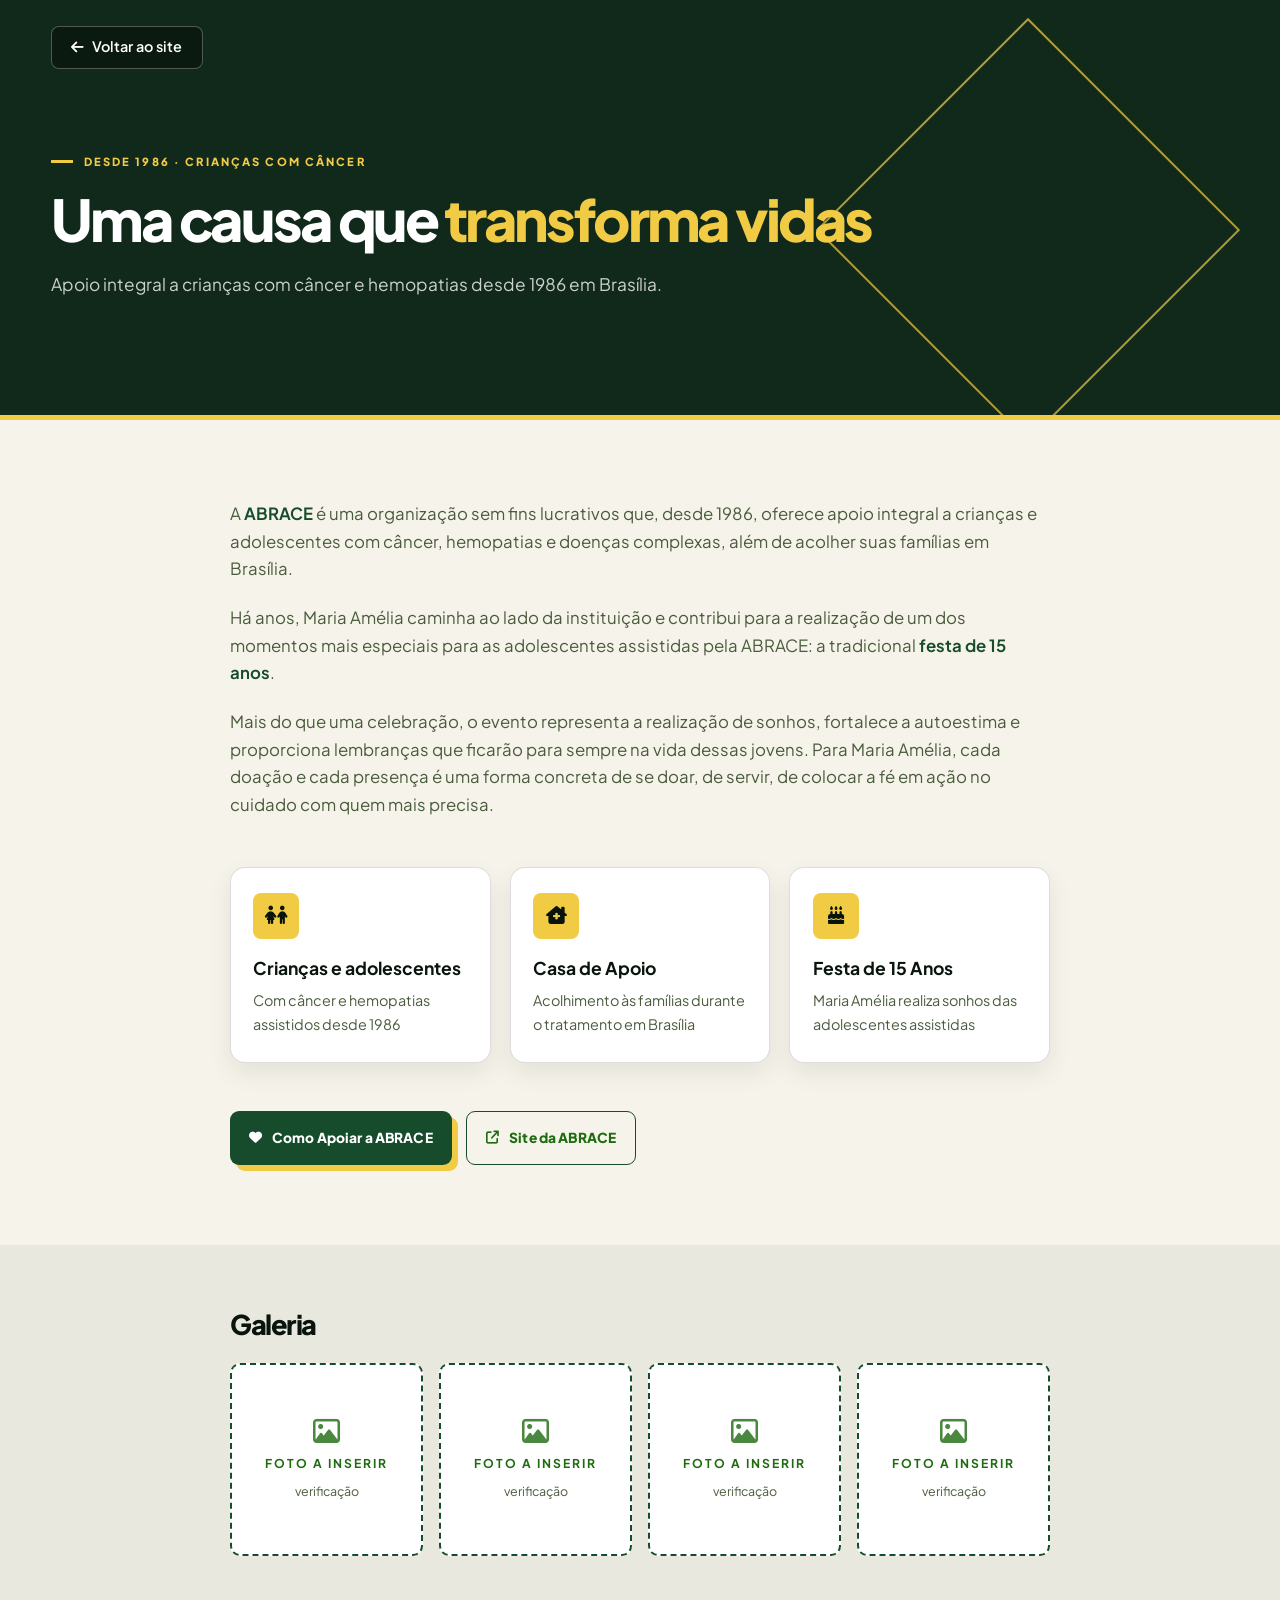
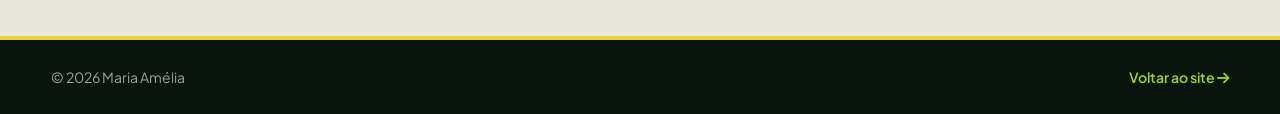
==== commit 7e850d59: "Atualiza site institucional e logomarca de Maria Amélia" ====
--- a/acao-abrace.html
+++ b/acao-abrace.html
@@ -5,12 +5,12 @@
   <meta name="viewport" content="width=device-width, initial-scale=1.0">
   <title>ABRACE · Maria Amélia</title>
   <meta name="description" content="Apoio integral a crianças com câncer e hemopatias desde 1986 em Brasília.">
-  <link rel="icon" href="assets/logo/maria-amelia-2223.png" type="image/png">
+  <link rel="icon" href="assets/logo/logo-maria-amelia.png" type="image/png">
   <link rel="preconnect" href="https://fonts.googleapis.com">
   <link rel="preconnect" href="https://fonts.gstatic.com" crossorigin>
   <link href="https://fonts.googleapis.com/css2?family=Plus+Jakarta+Sans:ital,wght@0,400..800;1,400..800&display=swap" rel="stylesheet">
   <link rel="stylesheet" href="https://cdnjs.cloudflare.com/ajax/libs/font-awesome/6.5.0/css/all.min.css">
-  <link rel="stylesheet" href="assets/css/style.css?v=2223">
+  <link rel="stylesheet" href="assets/css/style.css?v=institucional-1">
 </head>
 <body>
 
@@ -55,7 +55,7 @@
 
   <footer class="pg-ft">
     <div class="wrap">
-      <span>© 2026 Maria Amélia · Candidata a Deputada Federal pelo DF · PL</span>
+      <span>© 2026 Maria Amélia</span>
       <a href="index.html">Voltar ao site <i class="fa-solid fa-arrow-right"></i></a>
     </div>
   </footer>
--- a/assets/css/style.css
+++ b/assets/css/style.css
@@ -853,7 +853,7 @@
 @media (max-width:1024px){.hero-lado .hero-foto .moldura{width:min(320px,68vw)}}
 
 /* v3.4 — compilado de redes sociais antes do rodapé */
-#redes{background:var(--areia);padding-top:5.5rem}
+#midia.redes-institucionais{background:var(--areia);padding-top:5.5rem}
 .redes-grid{display:grid;grid-template-columns:repeat(3,1fr);gap:1.2rem}
 .rede-card{
   background:#fff;border:1px solid var(--linha);border-radius:var(--raio);
@@ -901,7 +901,7 @@
 #bandeiras{background:var(--floresta)}
 #midia{background:var(--floresta-2)}
 #depoimentos{background:var(--floresta)}
-#redes{background:var(--floresta-2)}
+#midia.redes-institucionais{background:var(--floresta-2)}
 
 /* Textos da seção Quem é sobre o fundo escuro */
 .quem-txt p{color:rgba(255,255,255,.78)}
@@ -1499,10 +1499,10 @@
 .acaox,.band-card,.rede-card,.btn,.tlx-seta{transition:transform .45s cubic-bezier(.22,1,.36,1),box-shadow .45s ease,background .35s ease,border-color .35s ease,color .35s ease}
 
 /* Dobras uniformes: mesmo respiro em todas as seções */
-#quem,#trajetoria,#acoes,#bandeiras,#midia,#depoimentos,#redes{padding:5.5rem 0}
+#quem,#trajetoria,#acoes,#bandeiras,#midia,#depoimentos,#midia.redes-institucionais{padding:5.5rem 0}
 .sec-cab,.sec-cab.centro{margin-bottom:2.8rem}
 @media (max-width:820px){
-  #quem,#trajetoria,#acoes,#bandeiras,#midia,#depoimentos,#redes{padding:4rem 0}
+  #quem,#trajetoria,#acoes,#bandeiras,#midia,#depoimentos,#midia.redes-institucionais{padding:4rem 0}
   .sec-cab,.sec-cab.centro{margin-bottom:2.2rem}
   .bm-item{font-size:.62rem}
   .bm-item i{font-size:1.05rem}
@@ -1928,8 +1928,8 @@
 .rn-logo-b,.rn-frase,.rn-links,.rn-foto,.rn-redes h3{display:none}
 .rn-logo-p{display:none}
 @media (min-width:821px){
-  #redes{background:linear-gradient(180deg,#E9BC49 0%,var(--ouro) 100%);padding:4.2rem 0 3.4rem}
-  #redes .sec-cab{display:none}
+  #midia.redes-institucionais{background:linear-gradient(180deg,#E9BC49 0%,var(--ouro) 100%);padding:4.2rem 0 3.4rem}
+  #midia.redes-institucionais .sec-cab{display:none}
   .redes-nik{
     display:grid;grid-template-columns:1.05fr .7fr .9fr 1.15fr;
     gap:2.2rem;align-items:center;
@@ -1959,7 +1959,7 @@
     display:block;color:var(--floresta);font-size:1.5rem;font-weight:800;
     margin-bottom:.9rem;
   }
-  #redes .canais-painel{margin:0;max-width:100%;box-shadow:0 24px 55px rgba(13,57,7,.3)}
+  #midia.redes-institucionais .canais-painel{margin:0;max-width:100%;box-shadow:0 24px 55px rgba(13,57,7,.3)}
 }
 @media (max-width:820px){
   .redes-nik{display:block}
@@ -2114,11 +2114,11 @@
 
 /* Redes: branco no mobile (no PC segue o dourado) */
 @media (max-width:820px){
-  #redes{background:#FBFAF4}
-  #redes .sec-cab h2{color:var(--tinta)}
-  #redes .sec-cab h2 .destaque{color:var(--verde)}
-  #redes .etiqueta{color:var(--verde)}
-  #redes .sec-cab p{color:var(--tinta-2)}
+  #midia.redes-institucionais{background:#FBFAF4}
+  #midia.redes-institucionais .sec-cab h2{color:var(--tinta)}
+  #midia.redes-institucionais .sec-cab h2 .destaque{color:var(--verde)}
+  #midia.redes-institucionais .etiqueta{color:var(--verde)}
+  #midia.redes-institucionais .sec-cab p{color:var(--tinta-2)}
 }
 
 /* ============================================================
@@ -2158,11 +2158,11 @@
 
 /* Redes Sociais de volta ao verde no mobile */
 @media (max-width:820px){
-  #redes{background:var(--floresta)}
-  #redes .sec-cab h2{color:#fff}
-  #redes .sec-cab h2 .destaque{color:var(--ouro)}
-  #redes .etiqueta{color:#fff}
-  #redes .sec-cab p{color:rgba(255,255,255,.75)}
+  #midia.redes-institucionais{background:var(--floresta)}
+  #midia.redes-institucionais .sec-cab h2{color:#fff}
+  #midia.redes-institucionais .sec-cab h2 .destaque{color:var(--ouro)}
+  #midia.redes-institucionais .etiqueta{color:#fff}
+  #midia.redes-institucionais .sec-cab p{color:rgba(255,255,255,.75)}
 }
 
 /* v5.9.1 — rosto centralizado no fundo da Trajetória (mobile) e
@@ -2174,11 +2174,11 @@
       url('../img/fundo-terco.webp') 67% 22%/cover no-repeat scroll,
       var(--floresta);
   }
-  #redes{background:var(--floresta-2)}
-  #redes .sec-cab h2{color:#fff}
-  #redes .sec-cab h2 .destaque{color:var(--ouro)}
-  #redes .etiqueta{color:#fff}
-  #redes .sec-cab p{color:rgba(255,255,255,.75)}
+  #midia.redes-institucionais{background:var(--floresta-2)}
+  #midia.redes-institucionais .sec-cab h2{color:#fff}
+  #midia.redes-institucionais .sec-cab h2 .destaque{color:var(--ouro)}
+  #midia.redes-institucionais .etiqueta{color:#fff}
+  #midia.redes-institucionais .sec-cab p{color:rgba(255,255,255,.75)}
 }
 
 /* v6.0.1 — Ações Sociais DE VOLTA com a imagem de fundo
@@ -2268,11 +2268,11 @@
 /* Creme da amostra nas seções claras */
 #quem,#bandeiras,#midia{background:#F5F4EC}
 @media (max-width:820px){
-  #redes{background:linear-gradient(180deg,#E9BC49 0%,var(--ouro) 100%)}
-  #redes .sec-cab h2{color:var(--floresta)}
-  #redes .sec-cab h2 .destaque{color:#fff}
-  #redes .etiqueta{color:var(--floresta)}
-  #redes .sec-cab p{color:rgba(13,57,7,.75)}
+  #midia.redes-institucionais{background:linear-gradient(180deg,#E9BC49 0%,var(--ouro) 100%)}
+  #midia.redes-institucionais .sec-cab h2{color:var(--floresta)}
+  #midia.redes-institucionais .sec-cab h2 .destaque{color:#fff}
+  #midia.redes-institucionais .etiqueta{color:var(--floresta)}
+  #midia.redes-institucionais .sec-cab p{color:rgba(13,57,7,.75)}
 }
 
 /* Depoimentos: verde do site */
@@ -2447,7 +2447,7 @@
 .ig-card{border-color:#fff;box-shadow:0 18px 34px rgba(8,20,12,.18)}
 #midia .tlx-seta{border-color:var(--forest-2223);color:var(--forest-2223)}
 #depoimentos{background:#0B2415;position:relative;overflow:hidden}
-#depoimentos::before{content:"2223";position:absolute;right:-.06em;bottom:-.2em;font:900 clamp(9rem,28vw,28rem)/.7 "Plus Jakarta Sans",sans-serif;color:rgba(242,203,69,.09);letter-spacing:-.12em;pointer-events:none}
+#depoimentos::before{content:"";position:absolute;right:-.06em;bottom:-.2em;font:900 clamp(9rem,28vw,28rem)/.7 "Plus Jakarta Sans",sans-serif;color:rgba(242,203,69,.09);letter-spacing:-.12em;pointer-events:none}
 #depoimentos .sec-cab h2,#depoimentos .sec-cab p{color:#fff}
 #depoimentos .sec-cab h2 .destaque{color:var(--gold-2223)}
 #depoimentos .etiqueta{color:#fff}
@@ -2456,9 +2456,9 @@
 .dep-card p,.dep-quem small{color:#526356}
 .dep-quem .ini{background:var(--gold-2223);color:var(--ink)}
 
-#redes{background:var(--gold-2223)}
-#redes .sec-cab h2,#redes .sec-cab p,#redes .etiqueta{color:var(--ink)}
-#redes .sec-cab h2 .destaque{color:#fff}
+#midia.redes-institucionais{background:var(--gold-2223)}
+#midia.redes-institucionais .sec-cab h2,#midia.redes-institucionais .sec-cab p,#midia.redes-institucionais .etiqueta{color:var(--ink)}
+#midia.redes-institucionais .sec-cab h2 .destaque{color:#fff}
 .redes-nik{align-items:start}
 .rn-marca{padding:1rem;background:#000;border:2px solid var(--ink);border-radius:14px;box-shadow:8px 8px 0 var(--ink)}
 .rn-logo-p{display:block;width:250px}
@@ -2605,22 +2605,22 @@
 }
 
 /* v6.4 — canais oficiais: composição leve, com foco nos acessos */
-#redes{
+#midia.redes-institucionais{
   background:#F5F4EC;
   border-top:1px solid #D9D8CB;
 }
-#redes .sec-cab{
+#midia.redes-institucionais .sec-cab{
   display:block;
   max-width:680px;
   margin:0 auto 3rem;
 }
-#redes .sec-cab h2,
-#redes .sec-cab p,
-#redes .etiqueta{color:var(--ink)}
-#redes .sec-cab h2 .destaque{color:var(--forest-2223)}
+#midia.redes-institucionais .sec-cab h2,
+#midia.redes-institucionais .sec-cab p,
+#midia.redes-institucionais .etiqueta{color:var(--ink)}
+#midia.redes-institucionais .sec-cab h2 .destaque{color:var(--forest-2223)}
 
 @media (min-width:821px){
-  #redes{padding:5.5rem 0 5rem}
+  #midia.redes-institucionais{padding:5.5rem 0 5rem}
   .redes-nik{
     max-width:1180px;
     margin-inline:auto;
@@ -2675,7 +2675,7 @@
     font-size:clamp(1.7rem,2.4vw,2.25rem);
     letter-spacing:-.055em;
   }
-  #redes .canais-painel{
+  #midia.redes-institucionais .canais-painel{
     display:grid;
     grid-template-columns:repeat(2,minmax(0,1fr));
     gap:.75rem;
@@ -2686,7 +2686,7 @@
     border-radius:0;
     box-shadow:none;
   }
-  #redes .canal-item{
+  #midia.redes-institucionais .canal-item{
     min-height:64px;
     box-sizing:border-box;
     gap:.75rem;
@@ -2695,20 +2695,20 @@
     border:1px solid #D9D8CB;
     border-radius:14px;
   }
-  #redes .canal-item:hover{
+  #midia.redes-institucionais .canal-item:hover{
     padding:.8rem .95rem;
     transform:translateY(-4px);
     border-color:var(--forest-2223);
     box-shadow:0 9px 0 rgba(16,41,27,.13);
   }
-  #redes .canal-ico{width:38px;height:38px;background:var(--gold-2223);font-size:1rem}
-  #redes .canal-item b{color:var(--ink);font-size:.93rem;line-height:1.2}
-}
-
-@media (max-width:820px){
-  #redes{background:#F5F4EC}
-  #redes .sec-cab h2,#redes .sec-cab p,#redes .etiqueta{color:var(--ink)}
-  #redes .sec-cab h2 .destaque{color:var(--forest-2223)}
+  #midia.redes-institucionais .canal-ico{width:38px;height:38px;background:var(--gold-2223);font-size:1rem}
+  #midia.redes-institucionais .canal-item b{color:var(--ink);font-size:.93rem;line-height:1.2}
+}
+
+@media (max-width:820px){
+  #midia.redes-institucionais{background:#F5F4EC}
+  #midia.redes-institucionais .sec-cab h2,#midia.redes-institucionais .sec-cab p,#midia.redes-institucionais .etiqueta{color:var(--ink)}
+  #midia.redes-institucionais .sec-cab h2 .destaque{color:var(--forest-2223)}
   .rn-marca{box-shadow:8px 8px 0 var(--gold-2223)}
 }
 
@@ -2750,7 +2750,7 @@
 
 @media (min-width:821px){
   .redes-nik{display:block;max-width:980px;margin-inline:auto}
-  #redes .canais-painel{grid-template-columns:repeat(3,minmax(0,1fr))}
+  #midia.redes-institucionais .canais-painel{grid-template-columns:repeat(3,minmax(0,1fr))}
 }
 
 /* Título da capa com ritmo de leitura e largura controlada. */
